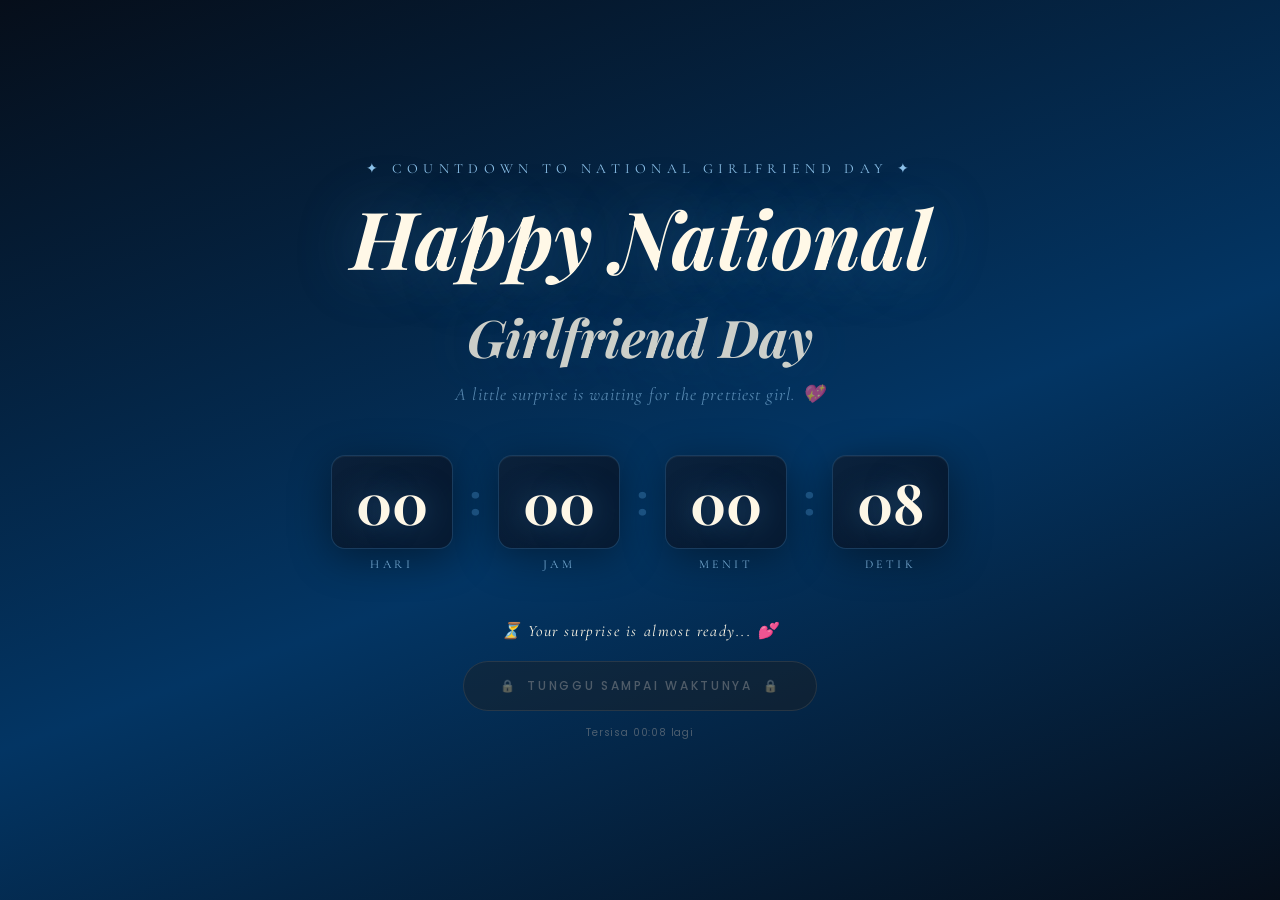
==== index2.html @ 9be850f8 "Rename index.html to index2.html" ====
<!DOCTYPE html>
<html lang="id">
<head>
<meta charset="UTF-8">
<meta name="viewport" content="width=device-width, initial-scale=1.0">
<title>Happy National Girlfriend Day 💙</title>
<link href="https://fonts.googleapis.com/css2?family=Playfair+Display:ital,wght@0,400;0,600;0,700;1,400;1,600&family=Poppins:wght@300;400;500&family=Cormorant+Garamond:ital,wght@0,300;0,400;1,300;1,400&display=swap" rel="stylesheet">
<link rel="stylesheet" href="style.css">
</head>
<body>
<canvas id="sparkle-canvas"></canvas>
<div id="music-ctrl" class="collapsed">
  <button class="mbtn" id="mbtn-icon">▶</button>
  <div class="music-info">
    <div class="eq">
      <div class="eq-b"></div><div class="eq-b"></div><div class="eq-b"></div>
      <div class="eq-b"></div><div class="eq-b"></div>
    </div>
    <span class="mlabel">♪ playing</span>
  </div>
  <button class="music-toggle" id="music-toggle" onclick="toggleMusicSize(event)">▲</button>
</div>

<audio id="bg-music" loop>
  <source src="audio/Backstreet Boys - Shape of My Heart (Lyrics).mp3" type="audio/mp3">
</audio>

<div id="countdown-page">
  <div class="cd-bg"></div>
  <div class="cd-overlay"></div>
  <div class="cd-petals" id="cd-petals"></div>
  <div class="cd-content">
    <p class="cd-eyebrow">✦ countdown to national girlfriend day ✦</p>
    <h1 class="cd-title">Happy National<br><em style="font-size:0.65em;opacity:0.8;">Girlfriend Day</em></h1>
    <p class="cd-sub">A little surprise is waiting for the prettiest girl. 💖</p>

    <div class="cd-boxes">
      <div class="cd-unit"><div class="cd-box"><div class="cd-num" id="cd-days">00</div></div><div class="cd-label">Hari</div></div>
      <div class="cd-sep">:</div>
      <div class="cd-unit"><div class="cd-box"><div class="cd-num" id="cd-hours">00</div></div><div class="cd-label">Jam</div></div>
      <div class="cd-sep">:</div>
      <div class="cd-unit"><div class="cd-box"><div class="cd-num" id="cd-mins">00</div></div><div class="cd-label">Menit</div></div>
      <div class="cd-sep">:</div>
      <div class="cd-unit"><div class="cd-box"><div class="cd-num" id="cd-secs">00</div></div><div class="cd-label">Detik</div></div>
    </div>

    <div class="cd-status" id="cd-status">Bersiaplah untuk kejutan istimewa... 💗</div>
    <button class="btn-enter locked" id="btn-enter" onclick="enterSite()">
      <span>🔒</span><span id="btn-enter-label">Tunggu sampai waktunya</span><span>🔒</span>
    </button>
    <div class="cd-locked-hint" id="cd-locked-hint">Tersisa <span id="cd-remaining">--:--</span> lagi</div>
  </div>
</div>

<!-- PIN PAGE -->
<div id="pin-page">
  <div class="pin-bg"></div>
  <div class="pin-overlay"></div>
  <div class="pin-petals" id="pin-petals"></div>
  <div class="pin-content">
    <p class="pin-eyebrow">✦ a surprise made with love ✦</p>
    <h1 class="pin-title">Unlock Your<br><em style="font-size:0.65em;opacity:0.85;">Special Gift</em></h1>
    <p class="pin-sub">Only my favorite girl can open this. 💖</p>
    <div class="pin-dots" id="pin-dots">
      <div class="pin-dot" data-index="0"></div>
      <div class="pin-dot" data-index="1"></div>
      <div class="pin-dot" data-index="2"></div>
      <div class="pin-dot" data-index="3"></div>
    </div>
    <p class="pin-error" id="pin-error">PIN salah, coba lagi</p>
    <div class="pin-keypad">
      <button class="pin-key" data-num="1">1</button>
      <button class="pin-key" data-num="2">2</button>
      <button class="pin-key" data-num="3">3</button>
      <button class="pin-key" data-num="4">4</button>
      <button class="pin-key" data-num="5">5</button>
      <button class="pin-key" data-num="6">6</button>
      <button class="pin-key" data-num="7">7</button>
      <button class="pin-key" data-num="8">8</button>
      <button class="pin-key" data-num="9">9</button>
      <button class="pin-key pin-key-clear" data-num="clear">⌫</button>
      <button class="pin-key" data-num="0">0</button>
      <button class="pin-key pin-key-ok" data-num="ok">✓</button>
    </div>
    <p class="pin-hint">Hint: your special date 💕</p>
  </div>
</div>

<div id="gift-slide">
  <div class="gift-bg-glow"></div>
  <p class="gift-eyebrow" id="gift-eyebrow">✦ happy national girlfriend day ✦</p>
  <div class="gift-wrap" id="gift-wrap" onclick="openGiftBox()">
    <div class="gift-box-container" id="gift-box-container">
      <svg viewBox="0 0 260 300" xmlns="http://www.w3.org/2000/svg">
        <defs>
          <linearGradient id="boxGrad" x1="0" y1="0" x2="1" y2="1"><stop offset="0%" stop-color="#0F1A30"/><stop offset="100%" stop-color="#060E1A"/></linearGradient>
          <linearGradient id="lidGrad" x1="0" y1="0" x2="1" y2="1"><stop offset="0%" stop-color="#12284B"/><stop offset="100%" stop-color="#0F1A30"/></linearGradient>
          <linearGradient id="ribbonGrad" x1="0" y1="0" x2="0" y2="1"><stop offset="0%" stop-color="#8CC1E9"/><stop offset="100%" stop-color="#438BC4"/></linearGradient>
          <filter id="giftGlow"><feGaussianBlur stdDeviation="3" result="blur"/><feMerge><feMergeNode in="blur"/><feMergeNode in="SourceGraphic"/></feMerge></filter>
        </defs>
        <rect x="30" y="145" width="200" height="140" rx="6" fill="url(#boxGrad)" stroke="rgba(67,138,196,0.4)" stroke-width="1.5"/>
        <rect x="117" y="145" width="26" height="140" fill="url(#ribbonGrad)" opacity="0.7"/>
        <rect x="30" y="205" width="200" height="18" fill="url(#ribbonGrad)" opacity="0.55"/>
        <rect x="38" y="153" width="70" height="120" rx="4" fill="rgba(255,255,255,0.03)"/>
        <g class="gift-lid" id="gift-lid-group">
          <rect x="22" y="118" width="216" height="38" rx="6" fill="url(#lidGrad)" stroke="rgba(67,138,196,0.4)" stroke-width="1.5"/>
          <rect x="117" y="118" width="26" height="38" fill="url(#ribbonGrad)" opacity="0.7"/>
          <rect x="30" y="122" width="80" height="28" rx="3" fill="rgba(255,255,255,0.04)"/>
        </g>
        <g filter="url(#giftGlow)">
          <ellipse cx="100" cy="112" rx="32" ry="18" fill="#8CC1E9" opacity="0.85" transform="rotate(-20 100 112)"/>
          <ellipse cx="100" cy="112" rx="22" ry="12" fill="#438BC4" opacity="0.5" transform="rotate(-20 100 112)"/>
          <ellipse cx="160" cy="112" rx="32" ry="18" fill="#8CC1E9" opacity="0.85" transform="rotate(20 160 112)"/>
          <ellipse cx="160" cy="112" rx="22" ry="12" fill="#438BC4" opacity="0.5" transform="rotate(20 160 112)"/>
          <circle cx="130" cy="113" r="12" fill="#8CC1E9"/>
          <circle cx="130" cy="113" r="7" fill="#438BC4"/>
          <circle cx="130" cy="113" r="3" fill="#FFF8E7"/>
          <path d="M124 125 Q110 155 95 175" stroke="#438BC4" stroke-width="5" fill="none" stroke-linecap="round" opacity="0.7"/>
          <path d="M136 125 Q150 155 165 175" stroke="#438BC4" stroke-width="5" fill="none" stroke-linecap="round" opacity="0.7"/>
        </g>
      </svg>
      <svg class="gift-sparkles" id="gift-sparkles" viewBox="0 0 260 300" xmlns="http://www.w3.org/2000/svg" style="position:absolute;inset:0;width:100%;height:100%;">
        <g id="burst-stars">
          <text x="20" y="80" font-size="18" fill="#8CC1E9" opacity="0.9">✦</text>
          <text x="210" y="70" font-size="22" fill="#FFF8E7" opacity="0.85">✦</text>
          <text x="120" y="40" font-size="14" fill="#438BC4" opacity="0.9">✦</text>
          <text x="240" y="160" font-size="16" fill="#8CC1E9" opacity="0.8">✦</text>
          <text x="5" y="160" font-size="20" fill="#FFF8E7" opacity="0.85">✦</text>
          <text x="80" y="20" font-size="12" fill="#438BC4" opacity="0.9">✦</text>
          <text x="170" y="25" font-size="16" fill="#8CC1E9" opacity="0.8">✦</text>
          <text x="240" y="240" font-size="14" fill="#FFF8E7" opacity="0.75">✦</text>
          <text x="10" y="260" font-size="18" fill="#438BC4" opacity="0.8">✦</text>
        </g>
      </svg>
    </div>
    <p class="gift-hint" id="gift-hint">✨ Click to open your National Girlfriend Day gift ✨</p>
  </div>
</div>

<div id="slider">
  <!-- QUIZ JAIL -->
  <div class="slide active" id="sq-jail">
    <div class="orb" style="width:380px;height:380px;background:rgba(0,85,160,0.5);top:-80px;left:-80px;"></div>
    <div class="orb" style="width:260px;height:260px;background:rgba(67,138,196,0.08);bottom:0;right:-40px;"></div>
    <div class="jail-gif-container">
      <img src="giphy3.gif" alt="Love GIF" id="jail-gif" onerror="this.style.display='none'">
    </div>
    <div class="love-quiz-container" id="love-quiz-container">
      <h2 class="s2-title au" id="jail-title">Before Your Surprise...</h2>
      <div class="love-question-card au" id="love-question-card">
        <p class="love-question" id="love-question">do you love me</p>
        <div class="love-btns" id="love-btns">
          <button class="love-btn love-btn-yes" id="love-yes-btn">YES</button>
          <button class="love-btn love-btn-no" id="love-no-btn">NO</button>
        </div>
      </div>
    </div>
    <div class="love-final-screen" id="love-final-screen">
      <div class="love-final-gif"><img src="" id="love-final-gif-img" onerror="this.style.display='none'"></div>
      <h2 class="love-final-title" id="love-final-title">💕 That's my girl!</h2>
      <p class="love-final-sub">Now enjoy your surprise, my love. ❤️</p>
    </div>
  </div>

  <!-- LOVE METER -->
  <div class="slide" id="sq-love">
    <div class="orb" style="width:400px;height:400px;background:rgba(0,85,160,0.5);top:-100px;right:-100px;"></div>
    <div class="orb" style="width:280px;height:280px;background:rgba(67,138,196,0.07);bottom:-40px;left:-60px;"></div>
    <div class="love-inner" id="love-inner">
      <p class="love-eyebrow au">✦ love meter ✦</p>
      <h2 class="s2-title au">Let's Measure<br>Your Love</h2>
      <div class="love-scene au">
        <div class="love-heart-wrap">
          <div class="love-glow" id="love-glow"></div>
          <svg viewBox="0 0 100 100" id="love-svg">
            <defs>
              <clipPath id="heart-clip"><path d="M50 88C25 65 5 50 5 30C5 15 18 5 30 5C40 5 47 12 50 18C53 12 60 5 70 5C82 5 95 15 95 30C95 50 75 65 50 88Z"/></clipPath>
              <linearGradient id="hg" x1="0" y1="0" x2="0" y2="1">
                <stop offset="0%" stop-color="#8CC1E9"/><stop offset="55%" stop-color="#438BC4"/><stop offset="100%" stop-color="#0055A0"/>
              </linearGradient>
            </defs>
            <path d="M50 88C25 65 5 50 5 30C5 15 18 5 30 5C40 5 47 12 50 18C53 12 60 5 70 5C82 5 95 15 95 30C95 50 75 65 50 88Z" fill="none" stroke="rgba(67,138,196,0.35)" stroke-width="1.5"/>
            <rect id="heart-fill" x="0" y="100" width="100" height="100" fill="url(#hg)" clip-path="url(#heart-clip)"/>
          </svg>
          <div class="love-pct" id="love-pct">0%</div>
        </div>
      </div>
      <p class="love-msg au" id="love-msg">Tekan &amp; hold to receive my love... 💖</p>
      <button class="btn-next love-hold-btn" id="love-btn"
        onmousedown="startLove()" onmouseup="stopLove()" onmouseleave="stopLove()"
        ontouchstart="startLove();event.preventDefault()" ontouchend="stopLove()" ontouchcancel="stopLove()">
        <span>💗</span><span>Hold to Send Love</span>
      </button>
      <button class="btn-next" id="lm-continue-btn" style="display:none;margin-top:18px" onclick="if(!transitioning) goTo(2)">
        <span>Continue</span><span>→</span>
      </button>
    </div>
  </div>

  <!-- INTRO -->
  <div class="slide" id="s1">
    <div class="s1-bg"></div><div class="s1-overlay"></div>
    <div class="s1-content">
      <p class="s1-eyebrow">✦ happy national girlfriend day ✦</p>
      <h1 class="s1-title">For My<br>Favorite Girl</h1>
      <p class="s1-sub">Made with all my love, only for you.</p>
      <div class="s1-line"></div>
      <button class="btn-open" onclick="goTo(3)"><span>✦</span><span>Let's Begin</span><span>✦</span></button>
    </div>
  </div>

  <!-- MENU - 3 pilihan cards -->
  <div class="slide" id="s-menu">
    <div class="s1-bg"></div><div class="s1-overlay"></div><div class="s1-bg-particles"></div>
    <div class="menu-back-btn" id="menu-back-btn" onclick="goTo(2)"><span>←</span></div>
    <div class="menu-header">
      <p class="menu-eyebrow">✦ choose the surprise ✦</p>
      <h1 class="menu-title">Choose Your Little Surprise</h1>
    </div>
    <div class="menu-items">
      <div class="menu-item mi-video" onclick="goTo(4)">
        <img src="img/video.png" alt="Video" class="mi-icon">
        <span class="mi-label">Video</span>
        <span class="mi-sub">A little video for my favorite girl</span>
      </div>
      <div class="menu-item mi-photo" onclick="goTo(5)">
        <img src="img/photo.png" alt="Photo" class="mi-icon">
        <span class="mi-label">Photo</span>
        <span class="mi-sub">Every beautiful memory with you</span>
      </div>
      <div class="menu-item mi-letter" onclick="goTo(6)">
        <img src="img/letter.png" alt="Letter" class="mi-icon">
        <span class="mi-label">Letter</span>
        <span class="mi-sub">A letter from my heart</span>
      </div>
    </div>
    <div class="menu-footer"><p class="menu-footer-text">A little website made just to celebrate you. 💖</p></div>
  </div>

  <!-- VIDEO -->
  <div class="slide" id="s2">
    <div class="slide-back-btn" onclick="goTo(3)"><span>← Menu</span></div>
    <div class="orb" style="width:380px;height:380px;background:rgba(0,85,160,0.5);top:-80px;left:-80px;"></div>
    <div class="orb" style="width:260px;height:260px;background:rgba(67,138,196,0.08);bottom:0;right:-40px;"></div>
    <div class="s4-inner" id="s2-inner">
      <div class="slide-heading">
        <h2>A Video For You</h2>
        <p>✦ Happy National Girlfriend Day 💖 ✦</p>
      </div>
      <div class="video-container" id="video-container">
        <video id="local-player" src="video/WhatsApp Video 2026-07-24 at 15.56.02.mp4" controls autoplay loop playsinline muted></video>
      </div>
    </div>
  </div>

  <!-- GALLERY -->
  <div class="slide" id="s3">
    <div class="slide-back-btn" onclick="goTo(3)"><span>← Menu</span></div>
    <div class="s3-inner">
      <div class="slide-heading">
        <h2>Our Favorite Memories</h2>
        <p>✦ every smile, every laugh, every memory ✦</p>
      </div>
      <div class="masonry" id="gallery"></div>
    </div>
  </div>

  <!-- WISH / LETTER -->
  <div class="slide" id="s4">
    <div class="slide-back-btn" onclick="goTo(3)"><span>← Menu</span></div>
    <div class="orb" style="width:400px;height:400px;background:rgba(0,85,160,0.5);top:-120px;right:-100px;"></div>
    <div class="orb" style="width:300px;height:300px;background:rgba(67,138,196,0.06);bottom:0;left:-60px;"></div>
    <div class="wishes-card">
      <h3>A Letter For My Favorite Girl</h3>
      <p>
        Happy National Girlfriend Day, my love 💙<br><br>
        Happy National Girlfriend Day sayang akuuu Latifah Amaliny
        semoga dikeseharian kamu, kamu selalu diberi kesehatan, dilancarkan rezekinya dan selalu didalam lindungan Allah SWT
        semoga selalu tambah cantik ya sayang<br><br>
        terima kasih sudah hadir didunia ini, terima kasih sudah menjadi salah satu bagian terpenting dalam hidup aku
        terima kasih sudah selalu sabar hadapin aku, terima kasih sudah mau belajar banyak bareng aku dan terima kasih sudah selalu mau ada di samping aku<br><br>
        semoga harapan kamu dikabulkan Allah SWT ya sayang dan semoga kita diberi umur panjang agar bisa merayakan National Girlfriend Day selanjutnya<br><br>
        I love you so much sayangkuuuu
      </p>
      <div class="wish-heart">💙</div>
      <br>
      <button class="btn-next" id="btn-to-ending" style="margin-top:24px">
        <span>One More Thing</span><span>✦</span>
      </button>
    </div>
  </div>

  <!-- ENDING -->
  <div class="slide" id="s5">
    <div class="floating-hearts" id="fhearts"></div>
    <div class="ending-glow"></div>
    <div class="slide-back-btn ending-back" onclick="goTo(3)"><span>← Menu</span></div>
    <div class="s5-content">
      <div class="typing-loop"><span id="tl-text"></span><span class="tl-cursor"></span></div>
      <div class="final-msg">
        <p>
          Thank you for always being my happiness.<br>
          I hope this little surprise makes your National Girlfriend Day a little more special.<br>
          <span class="forever">Happy National Girlfriend Day, My Love. 💖</span>
        </p>
      </div>
      <button class="btn-replay" onclick="replay()">↩ Experience It Again 💖</button>
    </div>
  </div>
</div>

<script src="script.js"></script>
</body>
</html>
---- style.css ----
:root {
  --black:   #060E1A;
  --dark1:   #0A1426;
  --dark2:   #0F1A30;
  --dark3:   #12284B;
  --mid:     #0055A0;
  --blue:    #0055A0;
  --bluelit: #438BC4;
  --sky:     #8CC1E9;
  --cream:   #FFF8E7;
  --white:   #FFFFFF;
  --glow:    rgba(67,138,196,0.25);
}

*, *::before, *::after { margin:0; padding:0; box-sizing:border-box; }
html { width:100%; height:100%; }
body {
  width:100%; height:100%;
  overflow:hidden;
  background: var(--black);
  font-family: 'Poppins', sans-serif;
  color: var(--cream);
}

::-webkit-scrollbar { width:3px; }
::-webkit-scrollbar-track { background: var(--black); }
::-webkit-scrollbar-thumb { background: var(--blue); border-radius:2px; }

#countdown-page {
  position: fixed;
  inset: 0;
  z-index: 9999;
  display: flex;
  flex-direction: column;
  align-items: center;
  justify-content: center;
  overflow: hidden;
  background: var(--black);
  transition: opacity 0.8s ease;
}
#countdown-page.hidden {
  opacity: 0;
  pointer-events: none;
}

.cd-bg {
  position: absolute; inset: 0;
  background: url('https://images.unsplash.com/photo-1518199266791-5375a83190b7?w=1920&q=80') center/cover no-repeat;
  filter: blur(18px) brightness(0.2) saturate(0.5);
  transform: scale(1.12);
}
.cd-overlay {
  position: absolute; inset: 0;
  background: linear-gradient(160deg, rgba(6,14,26,0.85) 0%, rgba(0,85,160,0.55) 55%, rgba(6,14,26,0.9) 100%);
}

.cd-petals { position:absolute; inset:0; pointer-events:none; overflow:hidden; }
.petal {
  position: absolute;
  font-size: 16px;
  opacity: 0;
  animation: petalFall linear infinite;
  user-select: none;
}
@keyframes petalFall {
  0%   { transform: translateY(-40px) rotate(0deg); opacity: 0; }
  5%   { opacity: 0.6; }
  95%  { opacity: 0.2; }
  100% { transform: translateY(110vh) rotate(360deg); opacity: 0; }
}

.cd-content {
  position: relative; z-index: 10;
  text-align: center;
  padding: 0 20px;
  display: flex;
  flex-direction: column;
  align-items: center;
}

.cd-eyebrow {
  font-family: 'Cormorant Garamond', serif;
  font-size: clamp(11px, 1.6vw, 14px);
  letter-spacing: .38em;
  color: var(--sky);
  text-transform: uppercase;
  margin-bottom: 16px;
  animation: fadeUp 1s ease 0.3s both;
}

.cd-title {
  font-family: 'Playfair Display', serif;
  font-size: clamp(36px, 8vw, 80px);
  font-weight: 700;
  font-style: italic;
  color: var(--cream);
  line-height: 1.1;
  text-shadow: 0 0 60px rgba(67,138,196,0.4);
  margin-bottom: 14px;
  animation: fadeUp 1s ease 0.5s both;
}

.cd-sub {
  font-family: 'Cormorant Garamond', serif;
  font-style: italic;
  font-size: clamp(14px, 2vw, 18px);
  color: rgba(140,193,233,0.6);
  letter-spacing: .06em;
  margin-bottom: 50px;
  animation: fadeUp 1s ease 0.7s both;
}

.cd-boxes {
  display: flex;
  align-items: center;
  gap: clamp(6px, 1.5vw, 16px);
  margin-bottom: 50px;
  animation: fadeUp 1s ease 0.9s both;
  flex-wrap: nowrap;
  justify-content: center;
}

.cd-unit {
  display: flex;
  flex-direction: column;
  align-items: center;
  gap: 8px;
}

.cd-box {
  background: rgba(10,20,38,0.75);
  border: 1px solid rgba(67,138,196,0.3);
  border-radius: 14px;
  padding: clamp(10px, 2vw, 18px) clamp(12px, 3vw, 24px);
  backdrop-filter: blur(20px);
  box-shadow: 0 8px 40px rgba(0,0,0,0.4), inset 0 1px 0 rgba(255,248,231,0.05);
  min-width: clamp(55px, 10vw, 90px);
  position: relative;
  overflow: hidden;
}
.cd-box::before {
  content: '';
  position: absolute; inset: 0;
  background: linear-gradient(135deg, rgba(67,138,196,0.06) 0%, transparent 60%);
  pointer-events: none;
}

.cd-num {
  font-family: 'Playfair Display', serif;
  font-size: clamp(28px, 6vw, 56px);
  font-weight: 700;
  color: var(--cream);
  line-height: 1;
  text-shadow: 0 0 30px rgba(67,138,196,0.5);
  transition: transform 0.2s ease;
}
.cd-num.flip {
  animation: numFlip 0.25s ease;
}
@keyframes numFlip {
  0%   { transform: scaleY(1); }
  50%  { transform: scaleY(0); opacity: 0.3; }
  100% { transform: scaleY(1); }
}

.cd-label {
  font-family: 'Cormorant Garamond', serif;
  font-size: clamp(9px, 1.4vw, 12px);
  letter-spacing: .3em;
  color: var(--sky);
  text-transform: uppercase;
  opacity: 0.85;
}

.cd-sep {
  font-family: 'Playfair Display', serif;
  font-size: clamp(20px, 4vw, 44px);
  color: rgba(67,138,196,0.45);
  font-weight: 700;
  align-self: flex-start;
  padding-top: clamp(6px,1.5vw,12px);
  animation: sepPulse 1s ease-in-out infinite alternate;
}
@keyframes sepPulse {
  from { opacity: 0.3; }
  to   { opacity: 0.75; }
}

.cd-status {
  font-family: 'Cormorant Garamond', serif;
  font-style: italic;
  font-size: clamp(13px, 2vw, 16px);
  color: rgba(140,193,233,0.55);
  letter-spacing: .1em;
  margin-bottom: 16px;
  animation: fadeUp 1s ease 1.1s both;
  min-height: 24px;
}

.cd-locked-hint {
  font-family: 'Poppins', sans-serif;
  font-size: 10px;
  color: rgba(150,150,150,0.5);
  letter-spacing: .08em;
  margin-top: 14px;
  min-height: 16px;
  transition: opacity 0.4s ease;
}
.cd-locked-hint.gone {
  opacity: 0;
}

/* ===== PIN PAGE ===== */
#pin-page {
  position: fixed;
  inset: 0;
  z-index: 9990;
  display: none;
  flex-direction: column;
  align-items: center;
  justify-content: center;
  overflow: hidden;
  background: var(--black);
}

.pin-bg {
  position: absolute; inset: 0;
  background: url('https://images.unsplash.com/photo-1518199266791-5375a83190b7?w=1920&q=80') center/cover no-repeat;
  filter: blur(18px) brightness(0.2) saturate(0.5);
  transform: scale(1.12);
}
.pin-overlay {
  position: absolute; inset: 0;
  background: linear-gradient(160deg, rgba(6,14,26,0.85) 0%, rgba(0,85,160,0.6) 55%, rgba(6,14,26,0.9) 100%);
}

.pin-petals { position:absolute; inset:0; pointer-events:none; overflow:hidden; }

.pin-content {
  position: relative; z-index: 10;
  text-align: center;
  padding: 0 20px;
  display: flex;
  flex-direction: column;
  align-items: center;
}

.pin-eyebrow {
  font-family: 'Cormorant Garamond', serif;
  font-size: clamp(11px, 1.6vw, 14px);
  letter-spacing: .38em;
  color: var(--sky);
  text-transform: uppercase;
  margin-bottom: 16px;
  animation: fadeUp 0.8s ease 0.2s both;
}

.pin-title {
  font-family: 'Playfair Display', serif;
  font-size: clamp(32px, 7vw, 64px);
  font-weight: 700;
  font-style: italic;
  color: var(--cream);
  line-height: 1.1;
  text-shadow: 0 0 60px rgba(67,138,196,0.4);
  margin-bottom: 10px;
  animation: fadeUp 0.9s ease 0.4s both;
}

.pin-sub {
  font-family: 'Cormorant Garamond', serif;
  font-style: italic;
  font-size: clamp(14px, 2vw, 18px);
  color: rgba(140,193,233,0.6);
  letter-spacing: .06em;
  margin-bottom: 36px;
  animation: fadeUp 0.8s ease 0.5s both;
}

.pin-dots {
  display: flex;
  gap: clamp(14px, 3vw, 24px);
  margin-bottom: 16px;
  animation: fadeUp 0.8s ease 0.6s both;
}

.pin-dot {
  width: clamp(18px, 4vw, 24px);
  height: clamp(18px, 4vw, 24px);
  border-radius: 50%;
  border: 2px solid rgba(67,138,196,0.5);
  background: transparent;
  transition: all 0.2s ease;
}

.pin-dot.filled {
  background: var(--bluelit);
  border-color: var(--bluelit);
  box-shadow: 0 0 16px rgba(67,138,196,0.5);
}

.pin-dot.error {
  border-color: #ff6b6b;
  background: rgba(255,107,107,0.2);
  animation: shake 0.4s ease;
}

@keyframes shake {
  0%, 100% { transform: translateX(0); }
  20% { transform: translateX(-8px); }
  40% { transform: translateX(8px); }
  60% { transform: translateX(-6px); }
  80% { transform: translateX(6px); }
}

.pin-error {
  font-family: 'Poppins', sans-serif;
  font-size: 12px;
  color: #ff6b6b;
  letter-spacing: .06em;
  height: 18px;
  margin-bottom: 20px;
  opacity: 0;
  transition: opacity 0.3s ease;
}

.pin-error.show {
  opacity: 1;
}

.pin-keypad {
  display: grid;
  grid-template-columns: repeat(3, 1fr);
  gap: clamp(10px, 2vw, 16px);
  animation: fadeUp 0.9s ease 0.8s both;
}

.pin-key {
  width: clamp(56px, 12vw, 72px);
  height: clamp(56px, 12vw, 72px);
  border-radius: 50%;
  background: rgba(10,20,38,0.75);
  border: 1px solid rgba(67,138,196,0.3);
  color: var(--cream);
  font-family: 'Playfair Display', serif;
  font-size: clamp(22px, 4vw, 30px);
  font-weight: 600;
  cursor: pointer;
  display: flex;
  align-items: center;
  justify-content: center;
  backdrop-filter: blur(20px);
  transition: all 0.2s ease;
  box-shadow: 0 4px 20px rgba(0,0,0,0.3);
}

.pin-key:hover {
  background: rgba(0,85,160,0.8);
  border-color: rgba(67,138,196,0.6);
  transform: scale(1.05);
  box-shadow: 0 6px 28px rgba(67,138,196,0.25);
}

.pin-key:active {
  transform: scale(0.95);
  background: rgba(67,138,196,0.3);
}

.pin-key-clear {
  font-size: clamp(16px, 3vw, 22px);
  color: rgba(140,193,233,0.6);
}

.pin-key-ok {
  font-size: clamp(18px, 3.5vw, 26px);
  color: var(--bluelit);
  border-color: rgba(67,138,196,0.5);
}

.pin-key-ok:hover {
  color: var(--cream);
  border-color: var(--bluelit);
}

.pin-hint {
  font-family: 'Cormorant Garamond', serif;
  font-style: italic;
  font-size: clamp(11px, 1.5vw, 14px);
  color: rgba(140,193,233,0.35);
  margin-top: 32px;
  letter-spacing: .06em;
  animation: fadeUp 0.8s ease 1s both;
}

/* Responsive PIN */
@media (max-width: 400px) {
  .pin-key {
    width: 52px;
    height: 52px;
  }
  .pin-keypad {
    gap: 10px;
  }
}

.btn-enter {
  display: inline-flex;
  align-items: center;
  gap: 10px;
  background: transparent;
  border: 1px solid rgba(67,138,196,0.55);
  color: var(--sky);
  font-family: 'Poppins', sans-serif;
  font-size: 12px; font-weight: 500;
  letter-spacing: .22em; text-transform: uppercase;
  padding: 15px 36px;
  border-radius: 50px;
  cursor: pointer;
  position: relative; overflow: hidden;
  animation: fadeUp 1s ease 1.3s both;
  transition: all 0.5s ease;
}
.btn-enter.locked {
  opacity: 0.3;
  cursor: not-allowed;
  pointer-events: none;
  border-color: rgba(100,100,100,0.3);
  color: rgba(160,160,160,0.45);
  background: rgba(30,30,30,0.4);
  box-shadow: none;
  filter: grayscale(0.7);
}
.btn-enter.unlocked {
  border-color: rgba(67,138,196,0.55);
  color: var(--sky);
  background: transparent;
  box-shadow: 0 0 30px rgba(67,138,196,0.4);
  filter: none;
  animation: btnGlow 2s ease-in-out infinite alternate;
}
@keyframes btnGlow {
  from { box-shadow: 0 0 20px rgba(67,138,196,0.3); }
  to   { box-shadow: 0 0 40px rgba(67,138,196,0.6); }
}
.btn-enter::before {
  content: ''; position: absolute; inset: 0;
  background: var(--bluelit);
  transform: scaleX(0); transform-origin: left;
  transition: transform .4s ease;
  border-radius: 50px;
}
.btn-enter:not(.locked):hover { border-color: var(--bluelit); box-shadow: 0 0 28px var(--glow); }
.btn-enter:not(.locked):hover::before { transform: scaleX(1); }
.btn-enter span { position: relative; z-index: 1; }

#gift-slide {
  position: fixed;
  inset: 0;
  z-index: 5000;
  display: flex;
  flex-direction: column;
  align-items: center;
  justify-content: center;
  background: radial-gradient(ellipse 80% 60% at 40% 40%, #0F1A30 0%, #060E1A 70%);
  opacity: 0;
  pointer-events: none;
  transition: opacity 0.6s ease;
}
#gift-slide.visible {
  opacity: 1;
  pointer-events: all;
}

.gift-bg-glow {
  position: absolute; inset: 0; pointer-events: none;
  background: radial-gradient(ellipse 60% 50% at 50% 55%, rgba(67,138,196,0.12) 0%, transparent 70%);
}

.gift-eyebrow {
  font-family: 'Cormorant Garamond', serif;
  font-size: clamp(11px,1.6vw,14px);
  letter-spacing: .35em;
  color: var(--sky);
  text-transform: uppercase;
  margin-bottom: 28px;
  opacity: 0;
  animation: none;
}
.gift-eyebrow.in { animation: fadeUp 0.8s ease 0.2s forwards; }

.gift-wrap {
  position: relative;
  display: flex;
  flex-direction: column;
  align-items: center;
  cursor: pointer;
  user-select: none;
}

.gift-box-container {
  position: relative;
  width: clamp(180px, 35vw, 280px);
  height: clamp(200px, 38vw, 300px);
  opacity: 0;
  transition: transform 0.3s ease;
}
.gift-box-container.in {
  animation: fadeUp 0.9s ease 0.5s forwards;
}
.gift-box-container:hover { transform: scale(1.04) translateY(-6px); }

.gift-box-container svg {
  width: 100%; height: 100%;
  filter: drop-shadow(0 20px 50px rgba(67,138,196,0.35));
}

.gift-sparkles {
  position: absolute;
  inset: 0;
  pointer-events: none;
  opacity: 0;
}
.gift-sparkles.burst {
  animation: sparkleBurst 0.9s ease forwards;
}
@keyframes sparkleBurst {
  0%   { opacity: 0; transform: scale(0.5); }
  30%  { opacity: 1; }
  100% { opacity: 0; transform: scale(2.2); }
}

.gift-hint {
  font-family: 'Cormorant Garamond', serif;
  font-style: italic;
  font-size: clamp(13px, 2vw, 16px);
  color: rgba(140,193,233,0.5);
  margin-top: 28px;
  letter-spacing: .1em;
  opacity: 0;
  animation: none;
}
.gift-hint.in { animation: fadeUp 0.8s ease 1s forwards; }
.gift-hint.pulse {
  animation: hintPulse 2s ease-in-out infinite !important;
}
@keyframes hintPulse {
  0%,100% { opacity: 0.4; }
  50%     { opacity: 0.8; }
}

.gift-heart-float {
  position: absolute;
  font-size: 18px;
  opacity: 0;
  pointer-events: none;
}
.gift-heart-float.go {
  animation: heartFloat 1.8s ease-out forwards;
}
@keyframes heartFloat {
  0%   { opacity: 0; transform: translateY(0) scale(0); }
  20%  { opacity: 1; transform: translateY(-40px) scale(1); }
  100% { opacity: 0; transform: translateY(-160px) scale(0.6) rotate(20deg); }
}


#slider {
  width: 100%;
  height: 100vh;
  position: relative;
  overflow: hidden;
  display: none; 
}

.slide {
  position: absolute;
  inset: 0;
  width: 100%;
  height: 100%;
  display: flex;
  flex-direction: column;
  align-items: center;
  justify-content: center;
  opacity: 0;
  pointer-events: none;
  transition: opacity 0s;
  overflow: hidden;
}
.slide.active { opacity: 1; pointer-events: all; }

.slide.exit-left  { animation: exitLeft  0.9s cubic-bezier(0.76,0,0.24,1) forwards; }
.slide.enter-right{ animation: enterRight 0.9s cubic-bezier(0.76,0,0.24,1) forwards; }

@keyframes exitLeft {
  from { opacity:1; transform: translateX(0) scale(1); }
  to   { opacity:0; transform: translateX(-6%) scale(0.97); }
}
@keyframes enterRight {
  from { opacity:0; transform: translateX(4%) scale(0.97); }
  to   { opacity:1; transform: translateX(0) scale(1); }
}

#sparkle-canvas {
  position: fixed; inset: 0;
  pointer-events: none; z-index: 9;
}

#music-ctrl {
  position: fixed; bottom: 22px; right: 22px;
  z-index: 999;
  display: flex;
  align-items: center; gap: 8px;
  background: rgba(10,20,38,0.88);
  border: 1px solid rgba(67,138,196,0.35);
  border-radius: 50px; padding: 7px 14px 7px 9px;
  backdrop-filter: blur(20px);
  cursor: pointer; transition: all 0.4s cubic-bezier(0.4, 0, 0.2, 1);
}
#music-ctrl:hover { border-color: var(--bluelit); }
#music-ctrl.show { display: flex; animation: slideUp 0.5s ease; }

/* Collapsed state (small) */
#music-ctrl.collapsed {
  padding: 7px 10px;
  gap: 6px;
}
#music-ctrl.collapsed .music-info {
  display: none;
}
#music-ctrl.collapsed .mbtn {
  width: 28px;
  height: 28px;
  font-size: 10px;
}
#music-ctrl.collapsed .music-toggle {
  font-size: 10px;
}

/* Expanded state (full) */
#music-ctrl.expanded {
  padding: 7px 14px 7px 9px;
  gap: 8px;
}
#music-ctrl.expanded .music-info {
  display: flex;
  align-items: center;
  gap: 10px;
}
#music-ctrl.expanded .mbtn {
  width: 30px;
  height: 30px;
  font-size: 11px;
}
#music-ctrl.expanded .music-toggle {
  font-size: 11px;
}

@keyframes slideUp {
  from { opacity:0; transform:translateY(16px); }
  to   { opacity:1; transform:translateY(0); }
}
.mbtn {
  width:28px; height:28px; border-radius:50%;
  background: var(--bluelit); border:none; cursor:pointer;
  display:flex; align-items:center; justify-content:center;
  color:#fff; font-size:10px; transition: background 0.2s; flex-shrink:0;
}
.mbtn:hover { background: var(--sky); }

.music-info {
  display: flex;
  align-items: center;
  gap: 10px;
}

.music-toggle {
  width: 22px;
  height: 22px;
  border-radius: 50%;
  background: rgba(67,138,196,0.2);
  border: 1px solid rgba(67,138,196,0.3);
  color: var(--sky);
  font-size: 10px;
  cursor: pointer;
  display: flex;
  align-items: center;
  justify-content: center;
  transition: all 0.25s;
  flex-shrink: 0;
}
.music-toggle:hover {
  background: rgba(67,138,196,0.4);
  border-color: var(--bluelit);
}

.eq { display:flex; align-items:flex-end; gap:2.5px; height:18px; }
.eq-b {
  width:3px; background: var(--bluelit); border-radius:2px;
  animation: eqa 0.8s ease-in-out infinite alternate;
}
.eq-b:nth-child(1){ height:7px;  animation-delay:0s; }
.eq-b:nth-child(2){ height:13px; animation-delay:.15s; }
.eq-b:nth-child(3){ height:9px;  animation-delay:.3s; }
.eq-b:nth-child(4){ height:16px; animation-delay:.1s; }
.eq-b:nth-child(5){ height:5px;  animation-delay:.25s; }
@keyframes eqa { from{transform:scaleY(0.25)} to{transform:scaleY(1)} }
.eq-b.paused { animation-play-state: paused; }
.mlabel { font-size:10px; color:var(--sky); letter-spacing:.06em; }

.btn-next {
  display: inline-flex; align-items:center; gap:10px;
  background: transparent;
  border: 1px solid rgba(67,138,196,0.55);
  color: var(--sky);
  font-family:'Poppins',sans-serif;
  font-size:11px; font-weight:500;
  letter-spacing:.22em; text-transform:uppercase;
  padding:13px 30px; border-radius:50px;
  cursor:pointer; position:relative; overflow:hidden;
  transition: border-color .35s, box-shadow .35s, color .35s;
  margin-top:32px;
}
.btn-next::before {
  content:''; position:absolute; inset:0;
  background: var(--bluelit);
  transform:scaleX(0); transform-origin:left;
  transition: transform .4s ease; border-radius:50px;
}
.btn-next:hover { border-color:var(--bluelit); box-shadow:0 0 22px var(--glow); color:#fff; }
.btn-next:hover::before { transform:scaleX(1); }
.btn-next span { position:relative; z-index:1; }

@keyframes fadeUp {
  from { opacity:0; transform:translateY(28px); }
  to   { opacity:1; transform:translateY(0); }
}
.au { opacity:0; }
.au.in { animation: fadeUp .9s ease forwards; }

#s1 {
  background: var(--black);
}

.s1-bg {
  display: none;
}

.s1-overlay {
  display: none;
}

.polaroids {
  display: none;
}

.s1-content { position:relative; z-index:10; text-align:center; padding:0 24px; }
.s1-eyebrow {
  font-family:'Cormorant Garamond',serif;
  font-size:clamp(11px,1.6vw,14px); letter-spacing:.38em;
  color:var(--sky); text-transform:uppercase;
  margin-bottom:18px; animation: fadeUp 1s ease .3s both;
}
.s1-title {
  font-family:'Playfair Display',serif;
  font-size:clamp(52px,11vw,115px); font-weight:700;
  color:var(--cream); line-height:.95; letter-spacing:-.02em;
  text-shadow:0 0 80px rgba(67,138,196,0.35);
  animation: fadeUp 1.1s ease .6s both;
}
.s1-sub {
  font-family:'Cormorant Garamond',serif; font-style:italic;
  font-size:clamp(15px,2.5vw,22px); color:var(--sky);
  margin-top:12px; letter-spacing:.06em; opacity:.75;
  animation: fadeUp 1s ease .9s both;
}
.s1-line {
  width:50px; height:1px;
  background:linear-gradient(to right,transparent,var(--bluelit),transparent);
  margin:26px auto; animation: fadeUp 1s ease 1.1s both;
}
.btn-open {
  display:inline-flex; align-items:center; gap:10px;
  background:transparent; border:1px solid rgba(67,138,196,0.6);
  color:var(--cream); font-family:'Poppins',sans-serif;
  font-size:12px; font-weight:500;
  letter-spacing:.22em; text-transform:uppercase;
  padding:15px 36px; border-radius:50px;
  cursor:pointer; position:relative; overflow:hidden;
  animation: fadeUp 1s ease 1.3s both;
  transition: border-color .35s, box-shadow .35s;
}
.btn-open::before {
  content:''; position:absolute; inset:0; background:var(--bluelit);
  transform:scaleX(0); transform-origin:left;
  transition:transform .4s ease; border-radius:50px;
}
.btn-open:hover { border-color:var(--bluelit); box-shadow:0 0 28px var(--glow); }
.btn-open:hover::before { transform:scaleX(1); }
.btn-open span { position:relative; z-index:1; }

#s2 {
  background: var(--black);
  overflow: hidden;
  justify-content: flex-start;
}

.s2-inner {
  width:100%; max-width:740px;
  height: 100vh;
  padding: clamp(40px,6vh,60px) 24px clamp(60px,8vh,80px);
  display:flex; flex-direction:column; align-items:center;
  overflow: hidden;
}

.s2-title {
  font-family:'Playfair Display',serif;
  font-size:clamp(28px,5.5vw,56px);
  font-style:italic; color:var(--sky);
  margin-bottom:24px;
  text-shadow:0 0 50px rgba(67,138,196,0.3);
  text-align:center; flex-shrink:0;
}

.letter-card {
  width:100%;
  flex: 1;
  min-height: 0;
  background:rgba(15,26,48,0.72);
  border:1px solid rgba(67,138,196,0.18);
  border-radius:14px;
  padding: clamp(22px,4vw,42px);
  backdrop-filter: blur(24px);
  box-shadow:0 8px 50px rgba(0,0,0,0.45), inset 0 1px 0 rgba(255,248,231,0.04);
  position:relative;
  overflow-y: auto;
  scrollbar-width: none;
  -ms-overflow-style: none;
}
.letter-card::-webkit-scrollbar { display: none; }

.letter-card::before {
  content:'"';
  font-family:'Playfair Display',serif; font-size:120px;
  color:rgba(67,138,196,0.05);
  position:absolute; top:-14px; left:16px;
  line-height:1; pointer-events:none;
}

#letter-text {
  font-family:'Cormorant Garamond',serif;
  font-size:clamp(14px,1.9vw,16.5px);
  line-height:2; color:var(--sky);
  white-space:pre-wrap; position:relative; z-index:1;
  min-height:2em; opacity:.9;
}

.cursor-blink {
  display:inline-block; width:1.5px; height:1.1em;
  background:var(--bluelit); margin-left:1px;
  vertical-align:text-bottom; animation:blink .7s infinite;
}
@keyframes blink { 0%,49%{opacity:1} 50%,100%{opacity:0} }

.s2-btn-wrap { flex-shrink:0; margin-top: 20px; }

.orb {
  position:absolute; border-radius:50%;
  filter:blur(90px); pointer-events:none;
}

#s3 {
  background: var(--dark1);
  overflow-y: auto;
  justify-content: flex-start;
}
.s3-inner { width:100%; max-width:1100px; padding:80px 20px 40px; }
.slide-heading { text-align:center; margin-bottom:52px; }
.slide-heading h2 {
  font-family:'Playfair Display',serif;
  font-size:clamp(30px,5.5vw,60px); font-style:italic;
  color:var(--sky); text-shadow:0 0 40px rgba(67,138,196,0.25);
  margin-bottom:10px;
}
.slide-heading p {
  font-family:'Cormorant Garamond',serif; font-style:italic;
  font-size:14px; color:rgba(140,193,233,0.45); letter-spacing:.22em;
}
.masonry { columns:4; column-gap:14px; }
@media(max-width:900px){ .masonry{ columns:3; } }
@media(max-width:580px){ .masonry{ columns:2; column-gap:10px; } }
.pi {
  break-inside:avoid; margin-bottom:14px;
  background:#fff; padding:8px 8px 26px;
  box-shadow:0 6px 22px rgba(0,0,0,0.45),0 1px 6px rgba(67,138,196,0.12);
  border-radius:2px; cursor:pointer; opacity:0;
  transform: translateY(22px) rotate(var(--pr,0deg)) scale(0.96);
  transition: opacity .6s ease, transform .6s ease, box-shadow .3s;
}
.pi.in { opacity:1; transform: translateY(0) rotate(var(--pr,0deg)) scale(1); }
.pi:hover { transform:translateY(-6px) rotate(0deg) scale(1.05)!important; box-shadow:0 18px 40px rgba(0,0,0,0.5),0 4px 16px rgba(67,138,196,0.28); z-index:10; position:relative; }
.pi img { width:100%; display:block; aspect-ratio:3/4; object-fit:cover; filter:saturate(0.82); }
.pi .pcap { text-align:center; margin-top:5px; font-family:'Cormorant Garamond',serif; font-style:italic; font-size:10px; color:#aaa; }
.s3-next-wrap { text-align:center; margin-top:20px; }

#s4 {
  background: var(--black);
  overflow: hidden;
}
.s4-inner {
  width:100%; max-width:820px;
  padding: clamp(40px,5vh,60px) 20px 40px;
  display:flex; flex-direction:column; align-items:center;
}

.video-container {
  width:100%;
  position:relative;
  border-radius:16px;
  overflow:hidden;
  background: var(--dark2);
  border: 1px solid rgba(67,138,196,0.2);
  box-shadow: 0 12px 50px rgba(0,0,0,0.5), 0 0 40px rgba(67,138,196,0.06);
}
.video-container video {
  width:100%; display:block;
  aspect-ratio: 16/9;
  object-fit: cover;
  background: #000;
}
.video-container iframe {
  width:100%;
  aspect-ratio: 16/9;
  display:block;
  border:none;
  background: #000;
}

.video-overlay {
  position:absolute; inset:0;
  display:flex; align-items:center; justify-content:center;
  background: rgba(6,14,26,0.55);
  cursor:pointer;
  transition: opacity 0.35s ease;
  z-index: 5;
}
.video-overlay.hidden { opacity:0; pointer-events:none; }
.video-big-play {
  width:72px; height:72px;
  border-radius:50%;
  background: rgba(67,138,196,0.85);
  border: 2px solid rgba(140,193,233,0.5);
  display:flex; align-items:center; justify-content:center;
  color:#fff; font-size:24px;
  box-shadow: 0 0 40px rgba(67,138,196,0.5);
  transition: transform 0.3s ease, box-shadow 0.3s ease;
  padding-left: 4px;
}
.video-overlay:hover .video-big-play {
  transform: scale(1.1);
  box-shadow: 0 0 60px rgba(67,138,196,0.7);
}

.video-controls {
  display:flex; align-items:center; gap:12px;
  padding: 10px 16px;
  background: rgba(6,14,26,0.92);
  border-top: 1px solid rgba(67,138,196,0.15);
  backdrop-filter: blur(16px);
}
.vc-btn {
  width:32px; height:32px; border-radius:50%;
  background: rgba(67,138,196,0.2);
  border:1px solid rgba(67,138,196,0.3);
  color: var(--sky);
  font-size:11px; cursor:pointer;
  display:flex; align-items:center; justify-content:center;
  transition: background 0.25s, border-color 0.25s;
  flex-shrink:0;
  padding-left: 1px;
}
.vc-btn:hover {
  background: rgba(67,138,196,0.4);
  border-color: var(--bluelit);
}

.vc-time {
  font-family:'Poppins',sans-serif;
  font-size:10px; color:rgba(140,193,233,0.6);
  letter-spacing:.04em; white-space:nowrap;
  flex-shrink:0; min-width:80px; text-align:center;
}

.vc-progress-wrap {
  flex:1; position:relative; height:24px;
  display:flex; align-items:center; cursor:pointer;
}
.vc-progress-track {
  width:100%; height:4px;
  background: rgba(67,138,196,0.15);
  border-radius:2px; position:relative;
  overflow:visible;
}
.vc-progress-filled {
  height:100%; width:0%;
  background: linear-gradient(90deg, var(--blue), var(--bluelit));
  border-radius:2px;
  position:relative;
  transition: width 0.1s linear;
}
.vc-progress-thumb {
  position:absolute; right:-6px; top:50%;
  width:12px; height:12px; border-radius:50%;
  background: var(--cream);
  box-shadow: 0 0 8px rgba(67,138,196,0.5);
  transform: translateY(-50%);
  opacity:0; transition: opacity 0.2s;
}
.vc-progress-wrap:hover .vc-progress-thumb { opacity:1; }
.vc-progress-wrap:hover .vc-progress-track { height:6px; }
.vc-progress-wrap:hover .vc-progress-thumb { width:14px; height:14px; right:-7px; }

.video-fallback {
  display:none; flex-direction:column; align-items:center; justify-content:center;
  aspect-ratio:16/9; width:100%;
  background: var(--dark2);
  color: rgba(140,193,233,0.4);
  font-family:'Cormorant Garamond',serif;
  font-style:italic; font-size:16px;
  gap:8px;
}
.video-fallback.show { display:flex; }

.s4-next-wrap { text-align:center; margin-top:16px; }

#s5 {
  background: var(--black);
}
.wishes-card {
  max-width:640px; width:100%;
  background:rgba(15,26,48,0.65);
  border:1px solid rgba(67,138,196,0.22);
  border-radius:18px; padding:clamp(28px,4.5vw,50px);
  backdrop-filter:blur(28px);
  box-shadow:0 0 60px rgba(67,138,196,0.08), inset 0 1px 0 rgba(255,248,231,0.06);
  text-align:center; margin:0 20px;
}
.wishes-card h3 {
  font-family:'Playfair Display',serif; font-size:clamp(22px,3.5vw,38px);
  font-style:italic; color:var(--sky); margin-bottom:18px;
  text-shadow:0 0 30px rgba(67,138,196,0.3);
}
.wishes-card p {
  font-family:'Cormorant Garamond',serif;
  font-size:clamp(14px,1.9vw,17px); line-height:1.9;
  color:rgba(140,193,233,0.82);
}
.wish-heart { display:inline-block; font-size:26px; margin-top:14px; animation:heartbeat 1.6s ease-in-out infinite; }
@keyframes heartbeat { 0%,100%{transform:scale(1)} 14%{transform:scale(1.22)} 28%{transform:scale(1)} 42%{transform:scale(1.14)} }

#s6 {
  background: linear-gradient(160deg, var(--dark2) 0%, var(--dark3) 40%, #0F1A30 70%, #0A1426 100%);
  overflow: hidden;
}
.floating-hearts { position:absolute; inset:0; pointer-events:none; }
.fh { position:absolute; bottom:0; font-size:14px; animation:fheart linear infinite; opacity:0; }
@keyframes fheart {
  0%{ transform:translateY(0) scale(0); opacity:0; }
  8%{ opacity:.65; }
  92%{ opacity:.25; }
  100%{ transform:translateY(-105vh) scale(1.1) rotate(25deg); opacity:0; }
}
.ending-glow {
  position:absolute; inset:0; pointer-events:none;
  background:radial-gradient(ellipse 70% 50% at 50% 60%, rgba(67,138,196,0.1) 0%, transparent 70%);
}
.s5-content { position:relative; z-index:10; text-align:center; padding:0 24px; display:flex; flex-direction:column; align-items:center; }
.typing-loop {
  font-family:'Playfair Display',serif;
  font-size:clamp(38px,9vw,90px); font-weight:700;
  color:var(--cream); line-height:1.05;
  text-shadow:0 0 70px rgba(67,138,196,0.45); margin-bottom:32px;
}
.tl-cursor { display:inline-block; width:3px; height:.85em; background:var(--bluelit); margin-left:5px; vertical-align:middle; animation:blink .7s infinite; }
.final-msg { max-width:480px; margin-bottom:36px; }
.final-msg p { font-family:'Cormorant Garamond',serif; font-style:italic; font-size:clamp(15px,2.4vw,20px); line-height:1.85; color:rgba(140,193,233,0.65); }
.final-msg .forever { display:block; margin-top:14px; font-size:clamp(18px,3vw,26px); color:var(--bluelit); letter-spacing:.14em; font-style:normal; }
.btn-replay {
  display:inline-flex; align-items:center; gap:10px;
  background:transparent; border:1px solid rgba(67,138,196,0.45);
  color:var(--sky); font-family:'Poppins',sans-serif;
  font-size:11px; font-weight:500; letter-spacing:.22em; text-transform:uppercase;
  padding:13px 28px; border-radius:50px; cursor:pointer;
  transition: border-color .35s, box-shadow .35s, background .35s;
}
.btn-replay:hover { border-color:var(--bluelit); background:rgba(67,138,196,0.12); box-shadow:0 0 20px var(--glow); }

.lp {
  position:absolute; border-radius:50%;
  background:rgba(67,138,196,0.12);
  animation:drift 14s ease-in-out infinite; pointer-events:none;
}
@keyframes drift {
  0%,100%{transform:translate(0,0) scale(1); opacity:.25;}
  33%{transform:translate(18px,-28px) scale(1.2); opacity:.5;}
  66%{transform:translate(-14px,22px) scale(.8); opacity:.18;}
}

/* ===== MENU SLIDE ===== */
#s-menu {
  background: var(--black);
  overflow: hidden;
}

.s1-bg-particles {
  position: absolute; inset: 0;
  background: var(--black);
  pointer-events: none;
}

.menu-back-btn {
  position: absolute;
  top: 24px; left: 24px;
  z-index: 50;
  width: 44px; height: 44px;
  border-radius: 50%;
  background: rgba(10,20,38,0.7);
  border: 1px solid rgba(67,138,196,0.3);
  display: flex; align-items: center; justify-content: center;
  color: var(--sky); font-size: 16px;
  cursor: pointer;
  backdrop-filter: blur(12px);
  transition: all 0.3s ease;
  opacity: 0;
  animation: fadeUp 0.6s ease 0.8s forwards;
}
.menu-back-btn:hover {
  background: rgba(67,138,196,0.25);
  border-color: var(--bluelit);
  transform: translateX(-4px);
  box-shadow: 0 4px 20px rgba(67,138,196,0.3);
}

.menu-header {
  position: relative; z-index: 10;
  text-align: center;
  padding: clamp(50px, 8vh, 80px) 24px clamp(20px, 3vh, 40px);
}

.menu-eyebrow {
  font-family: 'Cormorant Garamond', serif;
  font-size: clamp(11px, 1.6vw, 14px);
  letter-spacing: .4em;
  color: var(--sky);
  text-transform: uppercase;
  margin-bottom: 14px;
  opacity: 0;
  animation: fadeUp 0.8s ease 0.2s forwards;
}

.menu-title {
  font-family: 'Playfair Display', serif;
  font-size: clamp(28px, 5.5vw, 56px);
  font-weight: 700;
  font-style: italic;
  color: var(--cream);
  line-height: 1.1;
  text-shadow: 0 0 60px rgba(67,138,196,0.3);
  opacity: 0;
  animation: fadeUp 0.9s ease 0.4s forwards;
}

/* ===== MENU ITEMS - Horizontal Layout, No Card ===== */
.menu-items {
  position: relative; z-index: 10;
  display: flex;
  flex-direction: row;
  gap: clamp(20px, 5vw, 60px);
  justify-content: center;
  align-items: center;
  padding: 0 clamp(16px, 4vw, 60px);
  max-width: 900px;
  margin: 0 auto;
}

.menu-item {
  display: flex;
  flex-direction: column;
  align-items: center;
  justify-content: center;
  cursor: pointer;
  text-align: center;
  opacity: 0;
  transform: translateY(30px) scale(0.92);
  transition: transform 0.4s cubic-bezier(0.34,1.56,0.64,1),
              opacity 0.3s ease;
  gap: 12px;
}

.menu-item:hover {
  transform: translateY(-8px) scale(1.05) !important;
}

.menu-item:active {
  transform: translateY(-4px) scale(1.02) !important;
}

.mi-icon {
  width: clamp(60px, 10vw, 90px);
  height: auto;
  filter: drop-shadow(0 6px 20px rgba(67,138,196,0.4));
  transition: filter 0.3s ease, transform 0.4s ease;
}
.menu-item:hover .mi-icon {
  filter: drop-shadow(0 10px 30px rgba(67,138,196,0.6));
  transform: scale(1.1);
}

.mi-label {
  font-family: 'Playfair Display', serif;
  font-size: clamp(18px, 3vw, 26px);
  font-weight: 700;
  font-style: italic;
  color: var(--cream);
  text-shadow: 0 0 30px rgba(67,138,196,0.4);
  transition: color 0.3s ease, text-shadow 0.3s ease;
}
.menu-item:hover .mi-label {
  text-shadow: 0 0 50px rgba(67,138,196,0.6);
  color: var(--sky);
}

.mi-sub {
  font-family: 'Cormorant Garamond', serif;
  font-style: italic;
  font-size: clamp(11px, 1.4vw, 14px);
  color: rgba(140,193,233,0.6);
  line-height: 1.4;
  letter-spacing: .04em;
}

/* Menu footer */
.menu-footer {
  position: relative; z-index: 10;
  text-align: center;
  padding: clamp(30px, 5vh, 50px) 24px 24px;
  opacity: 0;
  animation: fadeUp 0.8s ease 1.2s forwards;
}
.menu-footer-text {
  font-family: 'Cormorant Garamond', serif;
  font-style: italic;
  font-size: clamp(13px, 1.6vw, 16px);
  color: rgba(140,193,233,0.35);
  letter-spacing: .1em;
}

/* Responsive Mobile */
@media (max-width: 600px) {
  .menu-items {
    gap: 16px;
    padding: 0 12px;
  }
  .mi-icon {
    width: 50px;
  }
  .mi-label {
    font-size: 15px;
  }
  .mi-sub {
    font-size: 10px;
  }
}

@media (max-width: 400px) {
  .menu-items {
    gap: 12px;
    padding: 0 8px;
  }
  .mi-icon {
    width: 44px;
  }
  .mi-label {
    font-size: 13px;
  }
  .mi-sub {
    font-size: 9px;
  }
}

/* ===== SLIDE BACK BUTTON ===== */
.slide-back-btn {
  position: absolute;
  top: 22px; right: 22px;
  z-index: 50;
  display: flex; align-items: center; gap: 6px;
  padding: 10px 20px;
  border-radius: 50px;
  background: rgba(10,20,38,0.7);
  border: 1px solid rgba(67,138,196,0.3);
  color: var(--sky);
  font-family: 'Poppins', sans-serif;
  font-size: 11px; font-weight: 500;
  letter-spacing: .12em;
  cursor: pointer;
  backdrop-filter: blur(12px);
  transition: all 0.3s ease;
  opacity: 0;
  animation: fadeUp 0.5s ease 0.5s forwards;
}
.slide-back-btn:hover {
  background: rgba(67,138,196,0.2);
  border-color: var(--bluelit);
  transform: translateX(4px);
  box-shadow: 0 4px 20px rgba(67,138,196,0.25);
}
.ending-back {
  top: 50%;
  right: 22px;
  transform: translateY(-50%);
  opacity: 0;
  animation: fadeUp 0.5s ease 1s forwards;
}
.ending-back:hover {
  transform: translateY(-50%) translateX(4px) !important;
}

/* ===== RESPONSIVE ===== */
@media (max-width: 700px) {
  .slide-back-btn { top: 16px; right: 16px; padding: 8px 14px; font-size: 10px; }
  .ending-back { top: 16px; right: 16px; transform: none; opacity: 0; animation: fadeUp 0.5s ease 1s forwards; }
  .ending-back:hover { transform: translateX(4px) !important; }
  .menu-header { padding: 40px 20px 20px; }
  .menu-items {
    gap: 12px;
    padding: 0 16px;
  }
  .menu-item {
    padding: 16px 12px;
    min-height: 150px;
  }
  .mi-icon { width: 50px; }
  .mi-label { font-size: 15px; }
  .mi-sub { font-size: 10px; }
}

@media (max-width: 480px) {
  .menu-items {
    gap: 8px;
    padding: 0 10px;
  }
  .menu-item {
    padding: 14px 8px;
    min-height: 130px;
  }
  .mi-icon { width: 42px; }
  .mi-label { font-size: 13px; }
  .mi-sub { font-size: 9px; }
}

/* ═══════════════════════════════════════════════════════════════
   QUIZ JAIL - "Do You Love Me?" Interactive Section
   ═══════════════════════════════════════════════════════════════ */
#sq-jail {
  background: var(--black);
  overflow: hidden;
}

/* GIF Container */
.jail-gif-container {
  width: 100%;
  max-width: 350px;
  height: 200px;
  display: flex;
  align-items: center;
  justify-content: center;
  margin-bottom: 20px;
  flex-shrink: 0;
}
.jail-gif-container img {
  max-width: 100%;
  max-height: 100%;
  object-fit: contain;
  border-radius: 20px;
  box-shadow: 0 15px 50px rgba(0, 0, 0, 0.25);
}

/* Quiz Container */
.love-quiz-container {
  width: 100%;
  max-width: 480px;
  padding: 0 20px;
  display: flex;
  flex-direction: column;
  align-items: center;
  position: relative;
  z-index: 10;
}

/* Question Card */
.love-question-card {
  width: 100%;
  background: rgba(15,26,48,0.72);
  border: 1px solid rgba(67,138,196,0.18);
  border-radius: 22px;
  padding: clamp(22px,4vw,36px) clamp(16px,3vw,28px);
  box-shadow: 0 15px 40px rgba(0,0,0,0.35), inset 0 1px 0 rgba(255,248,231,0.04);
  text-align: center;
}

.love-question {
  font-family: 'Playfair Display', serif;
  font-size: clamp(20px,4.5vw,32px);
  font-style: italic;
  font-weight: 700;
  color: var(--cream);
  line-height: 1.3;
  margin-bottom: 28px;
  text-shadow: 0 0 40px rgba(67,138,196,0.3);
  animation: pulse 2s ease-in-out infinite;
}

@keyframes pulse {
  0%, 100% { opacity: 1; }
  50% { opacity: 0.75; }
}

/* Buttons Container */
.love-btns {
  display: flex;
  gap: 18px;
  align-items: center;
  justify-content: center;
  flex-wrap: wrap;
  min-height: 55px;
}

/* Love Buttons - Elegant Pink Style */
.love-btn {
  font-family: 'Poppins', sans-serif;
  font-weight: 500;
  border-radius: 50px;
  cursor: pointer;
  transition: all 0.4s cubic-bezier(0.175, 0.885, 0.32, 1.275);
  letter-spacing: 3px;
  text-transform: uppercase;
  position: relative;
  overflow: hidden;
}

/* YES Button - Elegant Blue Gradient */
.love-btn-yes {
  background: linear-gradient(135deg, #0055A0 0%, #438BC4 50%, #8CC1E9 100%);
  color: #fff;
  padding: 14px 40px;
  font-size: 1rem;
  border: 2px solid rgba(140,193,233,0.3);
  box-shadow: 0 8px 32px rgba(0,85,160,0.4);
}

.love-btn-yes::before {
  content: '';
  position: absolute;
  inset: 0;
  background: linear-gradient(135deg, #8CC1E9 0%, #438BC4 50%, #0055A0 100%);
  opacity: 0;
  transition: opacity 0.4s ease;
}

.love-btn-yes:hover {
  transform: translateY(-3px) scale(1.05);
  box-shadow: 0 12px 40px rgba(0,85,160,0.55);
  border-color: rgba(255,248,231,0.5);
}

.love-btn-yes:hover::before {
  opacity: 1;
}

.love-btn-yes:active {
  transform: translateY(-1px) scale(1.02);
}

.love-btn-yes span {
  position: relative;
  z-index: 1;
}

/* NO Button - Elegant Transparent with Blue Border */
.love-btn-no {
  background: rgba(67,138,196,0.1);
  color: var(--sky);
  padding: 14px 40px;
  font-size: 1rem;
  border: 2px solid rgba(67,138,196,0.4);
  backdrop-filter: blur(10px);
  cursor: pointer;
  box-shadow: 0 4px 16px rgba(0,0,0,0.15);
}

.love-btn-no:hover {
  background: rgba(67,138,196,0.18);
  border-color: rgba(67,138,196,0.6);
  box-shadow: 0 6px 24px rgba(0,85,160,0.3);
}

/* Final Screen */
.love-final-screen {
  display: none;
  flex-direction: column;
  align-items: center;
  justify-content: flex-start;
  text-align: center;
  padding: 8vh 20px 40px;
  position: absolute;
  inset: 0;
  width: 100%;
  height: 100%;
  z-index: 100;
  overflow-y: auto;
}

.love-final-screen.active {
  display: flex;
}

.love-final-gif {
  width: 100%;
  max-width: 280px;
  height: auto;
  max-height: 160px;
  margin-bottom: 24px;
  flex-shrink: 0;
}

.love-final-gif img {
  width: 100%;
  height: 100%;
  max-height: 160px;
  object-fit: contain;
  border-radius: 16px;
  box-shadow: 0 10px 40px rgba(0, 0, 0, 0.3);
}

.love-final-title {
  font-family: 'Playfair Display', serif;
  font-size: clamp(26px,5vw,42px);
  font-weight: 700;
  font-style: italic;
  color: var(--cream);
  text-shadow: 0 0 40px rgba(67,138,196,0.4);
  margin-bottom: 12px;
  animation: bounce 1s ease infinite;
  line-height: 1.2;
}

.love-final-sub {
  font-family: 'Cormorant Garamond', serif;
  font-style: italic;
  font-size: clamp(14px,2.5vw,20px);
  color: rgba(140,193,233,0.85);
}

@keyframes bounce {
  0%, 100% { transform: translateY(0); }
  50% { transform: translateY(-20px); }
}

/* Responsive for Mobile */
@media (max-width: 480px) {
  .love-quiz-container {
    max-width: 100%;
    padding: 0 12px;
  }

  .love-question-card {
    padding: 18px 14px;
    border-radius: 16px;
  }

  .love-question {
    font-size: 18px;
    margin-bottom: 20px;
  }

  .love-btns {
    gap: 12px;
    min-height: 50px;
  }

  .love-btn-yes,
  .love-btn-no {
    padding: 12px 28px;
    font-size: 0.85rem;
  }

  .love-final-screen {
    padding: 6vh 15px 30px;
    justify-content: flex-start;
  }

  .love-final-gif {
    max-width: 200px;
    max-height: 120px;
    margin-bottom: 18px;
    flex-shrink: 0;
  }

  .love-final-gif img {
    max-height: 120px;
  }

  .love-final-title {
    font-size: 22px;
    margin-bottom: 10px;
  }

  .love-final-sub {
    font-size: 14px;
    line-height: 1.4;
  }
}

/* Floating Hearts Animation (quiz jail final screen) */
.love-heart {
  position: absolute;
  animation: fall linear forwards;
  opacity: 0;
}

@keyframes fall {
  0% {
    opacity: 1;
    transform: translateY(-100px) rotate(0deg) scale(1);
  }
  100% {
    opacity: 0;
    transform: translateY(100vh) rotate(360deg) scale(0.5);
  }
}

/* ═══════════════════════════════════════════════════════════════
   LOVE METER SLIDE
   ═══════════════════════════════════════════════════════════════ */
#sq-love {
  background: var(--black);
  overflow: hidden;
}
.love-inner {
  width: 100%;
  max-width: 480px;
  padding: 0 24px;
  display: flex;
  flex-direction: column;
  align-items: center;
  text-align: center;
}
.love-eyebrow {
  font-family: 'Cormorant Garamond', serif;
  font-size: 12px;
  letter-spacing: .3em;
  text-transform: uppercase;
  color: var(--sky);
  margin-bottom: 18px;
}
.love-scene {
  width: min(200px, 45vw);
  height: min(200px, 45vw);
  position: relative;
  display: flex;
  align-items: center;
  justify-content: center;
  margin: 30px auto 20px;
}
.love-heart-wrap {
  position: relative;
  width: 100%;
  height: 100%;
  display: flex;
  align-items: center;
  justify-content: center;
}
.love-heart-wrap svg {
  width: 100%;
  height: 100%;
  position: relative;
  z-index: 2;
  transition: filter 0.3s;
}
.love-glow {
  position: absolute;
  inset: -30px;
  border-radius: 50%;
  background: radial-gradient(circle, rgba(67,138,196,0.5), transparent 65%);
  opacity: 0;
  transition: opacity 0.3s;
  pointer-events: none;
  z-index: 1;
}
.love-pct {
  position: absolute;
  bottom: -14px;
  left: 50%;
  transform: translateX(-50%);
  font-family: 'Playfair Display', serif;
  font-weight: 700;
  font-size: 22px;
  color: var(--sky);
  text-shadow: 0 0 20px rgba(67,138,196,0.5);
  z-index: 3;
}
.love-msg {
  font-family: 'Cormorant Garamond', serif;
  font-style: italic;
  font-size: 15px;
  color: rgba(140,193,233,0.75);
  min-height: 26px;
  margin-bottom: 24px;
}
.love-hold-btn.holding {
  border-color: var(--bluelit);
  box-shadow: 0 0 28px var(--glow);
  color: #fff;
}
.love-hold-btn.holding::before {
  transform: scaleX(1);
}
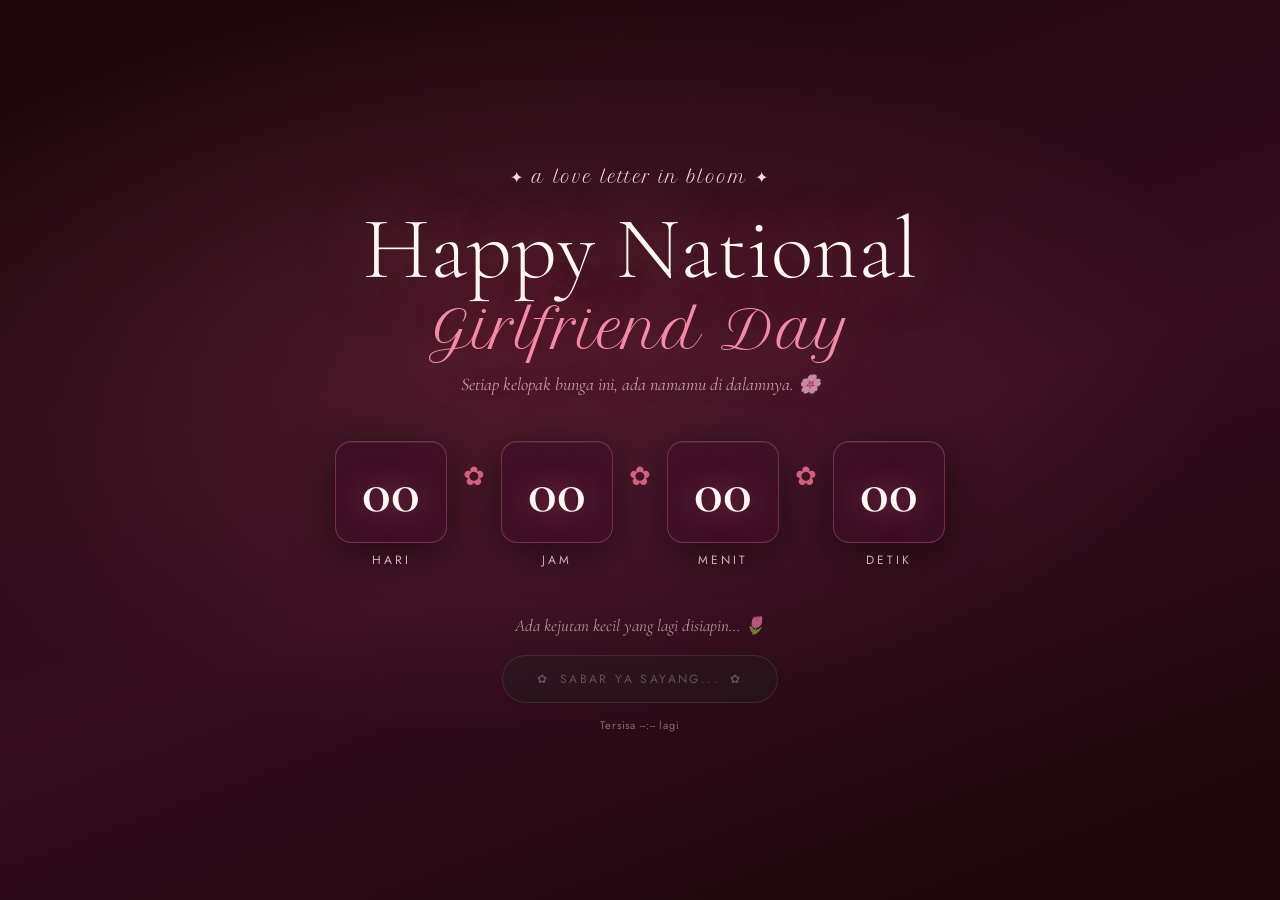
==== commit 7219af9e: "Update index2.html" ====
--- a/index2.html
+++ b/index2.html
@@ -3,12 +3,14 @@
 <head>
 <meta charset="UTF-8">
 <meta name="viewport" content="width=device-width, initial-scale=1.0">
-<title>Happy National Girlfriend Day 💙</title>
-<link href="https://fonts.googleapis.com/css2?family=Playfair+Display:ital,wght@0,400;0,600;0,700;1,400;1,600&family=Poppins:wght@300;400;500&family=Cormorant+Garamond:ital,wght@0,300;0,400;1,300;1,400&display=swap" rel="stylesheet">
+<title>Happy National Girlfriend Day 🌸</title>
+<link href="https://fonts.googleapis.com/css2?family=Cormorant+Garamond:ital,wght@0,300;0,400;0,600;1,300;1,400&family=Petit+Formal+Script&family=Jost:wght@200;300;400;500&display=swap" rel="stylesheet">
 <link rel="stylesheet" href="style.css">
 </head>
 <body>
 <canvas id="sparkle-canvas"></canvas>
+
+<!-- ═══════════ MUSIC ═══════════ -->
 <div id="music-ctrl" class="collapsed">
   <button class="mbtn" id="mbtn-icon">▶</button>
   <div class="music-info">
@@ -16,7 +18,7 @@
       <div class="eq-b"></div><div class="eq-b"></div><div class="eq-b"></div>
       <div class="eq-b"></div><div class="eq-b"></div>
     </div>
-    <span class="mlabel">♪ playing</span>
+    <span class="mlabel">♪ our song</span>
   </div>
   <button class="music-toggle" id="music-toggle" onclick="toggleMusicSize(event)">▲</button>
 </div>
@@ -25,49 +27,56 @@
   <source src="audio/Backstreet Boys - Shape of My Heart (Lyrics).mp3" type="audio/mp3">
 </audio>
 
+<!-- ═══════════ COUNTDOWN ═══════════ -->
 <div id="countdown-page">
   <div class="cd-bg"></div>
   <div class="cd-overlay"></div>
   <div class="cd-petals" id="cd-petals"></div>
+
   <div class="cd-content">
-    <p class="cd-eyebrow">✦ countdown to national girlfriend day ✦</p>
-    <h1 class="cd-title">Happy National<br><em style="font-size:0.65em;opacity:0.8;">Girlfriend Day</em></h1>
-    <p class="cd-sub">A little surprise is waiting for the prettiest girl. 💖</p>
+    <p class="cd-eyebrow">✦ a love letter in bloom ✦</p>
+    <h1 class="cd-title">Happy National<br><em>Girlfriend Day</em></h1>
+    <p class="cd-sub">Setiap kelopak bunga ini, ada namamu di dalamnya. 🌸</p>
 
     <div class="cd-boxes">
       <div class="cd-unit"><div class="cd-box"><div class="cd-num" id="cd-days">00</div></div><div class="cd-label">Hari</div></div>
-      <div class="cd-sep">:</div>
+      <div class="cd-sep">✿</div>
       <div class="cd-unit"><div class="cd-box"><div class="cd-num" id="cd-hours">00</div></div><div class="cd-label">Jam</div></div>
-      <div class="cd-sep">:</div>
+      <div class="cd-sep">✿</div>
       <div class="cd-unit"><div class="cd-box"><div class="cd-num" id="cd-mins">00</div></div><div class="cd-label">Menit</div></div>
-      <div class="cd-sep">:</div>
+      <div class="cd-sep">✿</div>
       <div class="cd-unit"><div class="cd-box"><div class="cd-num" id="cd-secs">00</div></div><div class="cd-label">Detik</div></div>
     </div>
 
-    <div class="cd-status" id="cd-status">Bersiaplah untuk kejutan istimewa... 💗</div>
+    <div class="cd-status" id="cd-status">Ada kejutan kecil yang lagi disiapin... 🌷</div>
+
     <button class="btn-enter locked" id="btn-enter" onclick="enterSite()">
-      <span>🔒</span><span id="btn-enter-label">Tunggu sampai waktunya</span><span>🔒</span>
+      <span>✿</span><span id="btn-enter-label">Sabar ya sayang...</span><span>✿</span>
     </button>
+
     <div class="cd-locked-hint" id="cd-locked-hint">Tersisa <span id="cd-remaining">--:--</span> lagi</div>
   </div>
 </div>
 
-<!-- PIN PAGE -->
+<!-- ═══════════ PIN PAGE ═══════════ -->
 <div id="pin-page">
   <div class="pin-bg"></div>
   <div class="pin-overlay"></div>
   <div class="pin-petals" id="pin-petals"></div>
+
   <div class="pin-content">
-    <p class="pin-eyebrow">✦ a surprise made with love ✦</p>
-    <h1 class="pin-title">Unlock Your<br><em style="font-size:0.65em;opacity:0.85;">Special Gift</em></h1>
-    <p class="pin-sub">Only my favorite girl can open this. 💖</p>
+    <p class="pin-eyebrow">✦ a garden just for you ✦</p>
+    <h1 class="pin-title">Unlock Your<br><em>Secret Garden</em></h1>
+    <p class="pin-sub">Cuma kamu yang bisa buka ini. 🌸</p>
+
     <div class="pin-dots" id="pin-dots">
       <div class="pin-dot" data-index="0"></div>
       <div class="pin-dot" data-index="1"></div>
       <div class="pin-dot" data-index="2"></div>
       <div class="pin-dot" data-index="3"></div>
     </div>
-    <p class="pin-error" id="pin-error">PIN salah, coba lagi</p>
+    <p class="pin-error" id="pin-error">PIN salah, coba lagi ya sayang</p>
+
     <div class="pin-keypad">
       <button class="pin-key" data-num="1">1</button>
       <button class="pin-key" data-num="2">2</button>
@@ -82,117 +91,152 @@
       <button class="pin-key" data-num="0">0</button>
       <button class="pin-key pin-key-ok" data-num="ok">✓</button>
     </div>
-    <p class="pin-hint">Hint: your special date 💕</p>
-  </div>
-</div>
-
+
+    <p class="pin-hint">Hint: tanggal jadian kita 🌹</p>
+  </div>
+</div>
+
+<!-- ═══════════ GIFT BOX ═══════════ -->
 <div id="gift-slide">
   <div class="gift-bg-glow"></div>
-  <p class="gift-eyebrow" id="gift-eyebrow">✦ happy national girlfriend day ✦</p>
+  <p class="gift-eyebrow" id="gift-eyebrow">✦ a gift, wrapped in love ✦</p>
+
   <div class="gift-wrap" id="gift-wrap" onclick="openGiftBox()">
     <div class="gift-box-container" id="gift-box-container">
       <svg viewBox="0 0 260 300" xmlns="http://www.w3.org/2000/svg">
         <defs>
-          <linearGradient id="boxGrad" x1="0" y1="0" x2="1" y2="1"><stop offset="0%" stop-color="#0F1A30"/><stop offset="100%" stop-color="#060E1A"/></linearGradient>
-          <linearGradient id="lidGrad" x1="0" y1="0" x2="1" y2="1"><stop offset="0%" stop-color="#12284B"/><stop offset="100%" stop-color="#0F1A30"/></linearGradient>
-          <linearGradient id="ribbonGrad" x1="0" y1="0" x2="0" y2="1"><stop offset="0%" stop-color="#8CC1E9"/><stop offset="100%" stop-color="#438BC4"/></linearGradient>
-          <filter id="giftGlow"><feGaussianBlur stdDeviation="3" result="blur"/><feMerge><feMergeNode in="blur"/><feMergeNode in="SourceGraphic"/></feMerge></filter>
+          <linearGradient id="boxGrad" x1="0" y1="0" x2="1" y2="1">
+            <stop offset="0%" stop-color="#e8698a"/>
+            <stop offset="100%" stop-color="#a02040"/>
+          </linearGradient>
+          <linearGradient id="lidGrad" x1="0" y1="0" x2="1" y2="1">
+            <stop offset="0%" stop-color="#f28aa8"/>
+            <stop offset="100%" stop-color="#c0304a"/>
+          </linearGradient>
+          <linearGradient id="ribbonGrad" x1="0" y1="0" x2="0" y2="1">
+            <stop offset="0%" stop-color="#f7c873"/>
+            <stop offset="100%" stop-color="#e4a020"/>
+          </linearGradient>
+          <filter id="giftGlow">
+            <feGaussianBlur stdDeviation="4" result="blur"/>
+            <feMerge><feMergeNode in="blur"/><feMergeNode in="SourceGraphic"/></feMerge>
+          </filter>
         </defs>
-        <rect x="30" y="145" width="200" height="140" rx="6" fill="url(#boxGrad)" stroke="rgba(67,138,196,0.4)" stroke-width="1.5"/>
-        <rect x="117" y="145" width="26" height="140" fill="url(#ribbonGrad)" opacity="0.7"/>
-        <rect x="30" y="205" width="200" height="18" fill="url(#ribbonGrad)" opacity="0.55"/>
-        <rect x="38" y="153" width="70" height="120" rx="4" fill="rgba(255,255,255,0.03)"/>
+
+        <rect x="30" y="145" width="200" height="140" rx="6" fill="url(#boxGrad)" stroke="rgba(255,200,220,0.4)" stroke-width="1.5"/>
+        <rect x="117" y="145" width="26" height="140" fill="url(#ribbonGrad)" opacity="0.85"/>
+        <rect x="30" y="205" width="200" height="18" fill="url(#ribbonGrad)" opacity="0.7"/>
+        <rect x="38" y="153" width="70" height="120" rx="4" fill="rgba(255,255,255,0.08)"/>
+
         <g class="gift-lid" id="gift-lid-group">
-          <rect x="22" y="118" width="216" height="38" rx="6" fill="url(#lidGrad)" stroke="rgba(67,138,196,0.4)" stroke-width="1.5"/>
-          <rect x="117" y="118" width="26" height="38" fill="url(#ribbonGrad)" opacity="0.7"/>
-          <rect x="30" y="122" width="80" height="28" rx="3" fill="rgba(255,255,255,0.04)"/>
+          <rect x="22" y="118" width="216" height="38" rx="6" fill="url(#lidGrad)" stroke="rgba(255,200,220,0.4)" stroke-width="1.5"/>
+          <rect x="117" y="118" width="26" height="38" fill="url(#ribbonGrad)" opacity="0.85"/>
+          <rect x="30" y="122" width="80" height="28" rx="3" fill="rgba(255,255,255,0.1)"/>
         </g>
+
         <g filter="url(#giftGlow)">
-          <ellipse cx="100" cy="112" rx="32" ry="18" fill="#8CC1E9" opacity="0.85" transform="rotate(-20 100 112)"/>
-          <ellipse cx="100" cy="112" rx="22" ry="12" fill="#438BC4" opacity="0.5" transform="rotate(-20 100 112)"/>
-          <ellipse cx="160" cy="112" rx="32" ry="18" fill="#8CC1E9" opacity="0.85" transform="rotate(20 160 112)"/>
-          <ellipse cx="160" cy="112" rx="22" ry="12" fill="#438BC4" opacity="0.5" transform="rotate(20 160 112)"/>
-          <circle cx="130" cy="113" r="12" fill="#8CC1E9"/>
-          <circle cx="130" cy="113" r="7" fill="#438BC4"/>
-          <circle cx="130" cy="113" r="3" fill="#FFF8E7"/>
-          <path d="M124 125 Q110 155 95 175" stroke="#438BC4" stroke-width="5" fill="none" stroke-linecap="round" opacity="0.7"/>
-          <path d="M136 125 Q150 155 165 175" stroke="#438BC4" stroke-width="5" fill="none" stroke-linecap="round" opacity="0.7"/>
+          <ellipse cx="100" cy="112" rx="32" ry="18" fill="#f28aa8" opacity="0.9" transform="rotate(-20 100 112)"/>
+          <ellipse cx="100" cy="112" rx="22" ry="12" fill="#e8698a" opacity="0.7" transform="rotate(-20 100 112)"/>
+          <ellipse cx="160" cy="112" rx="32" ry="18" fill="#f28aa8" opacity="0.9" transform="rotate(20 160 112)"/>
+          <ellipse cx="160" cy="112" rx="22" ry="12" fill="#e8698a" opacity="0.7" transform="rotate(20 160 112)"/>
+          <circle cx="130" cy="113" r="12" fill="#ffd6e0"/>
+          <circle cx="130" cy="113" r="7" fill="#e8698a"/>
+          <circle cx="130" cy="113" r="3" fill="#f7c873"/>
+        </g>
+
+        <circle cx="60" cy="220" r="2.5" fill="#ffd6e0" opacity="0.7">
+          <animate attributeName="opacity" values="0.7;0.1;0.7" dur="2.1s" repeatCount="indefinite"/>
+        </circle>
+        <circle cx="195" cy="178" r="2" fill="#f7c873" opacity="0.6">
+          <animate attributeName="opacity" values="0.6;0.1;0.6" dur="1.7s" repeatCount="indefinite"/>
+        </circle>
+      </svg>
+
+      <svg class="gift-sparkles" id="gift-sparkles" viewBox="0 0 260 300" xmlns="http://www.w3.org/2000/svg" style="position:absolute;inset:0;width:100%;height:100%;">
+        <g id="burst-stars">
+          <text x="20" y="80" font-size="20" fill="#f7c873" opacity="0.9">✦</text>
+          <text x="210" y="70" font-size="22" fill="#ffd6e0" opacity="0.9">✿</text>
+          <text x="120" y="40" font-size="16" fill="#e8698a" opacity="0.9">✦</text>
+          <text x="240" y="160" font-size="18" fill="#f7c873" opacity="0.85">✿</text>
+          <text x="5" y="160" font-size="20" fill="#ffd6e0" opacity="0.9">✦</text>
+          <text x="80" y="20" font-size="14" fill="#e8698a" opacity="0.9">✿</text>
+          <text x="170" y="25" font-size="16" fill="#f7c873" opacity="0.85">✦</text>
         </g>
       </svg>
-      <svg class="gift-sparkles" id="gift-sparkles" viewBox="0 0 260 300" xmlns="http://www.w3.org/2000/svg" style="position:absolute;inset:0;width:100%;height:100%;">
-        <g id="burst-stars">
-          <text x="20" y="80" font-size="18" fill="#8CC1E9" opacity="0.9">✦</text>
-          <text x="210" y="70" font-size="22" fill="#FFF8E7" opacity="0.85">✦</text>
-          <text x="120" y="40" font-size="14" fill="#438BC4" opacity="0.9">✦</text>
-          <text x="240" y="160" font-size="16" fill="#8CC1E9" opacity="0.8">✦</text>
-          <text x="5" y="160" font-size="20" fill="#FFF8E7" opacity="0.85">✦</text>
-          <text x="80" y="20" font-size="12" fill="#438BC4" opacity="0.9">✦</text>
-          <text x="170" y="25" font-size="16" fill="#8CC1E9" opacity="0.8">✦</text>
-          <text x="240" y="240" font-size="14" fill="#FFF8E7" opacity="0.75">✦</text>
-          <text x="10" y="260" font-size="18" fill="#438BC4" opacity="0.8">✦</text>
-        </g>
-      </svg>
-    </div>
-    <p class="gift-hint" id="gift-hint">✨ Click to open your National Girlfriend Day gift ✨</p>
-  </div>
-</div>
-
+    </div>
+    <p class="gift-hint" id="gift-hint">✨ Tap untuk buka kado dari aku ✨</p>
+  </div>
+</div>
+
+<!-- ═══════════ SLIDER ═══════════ -->
 <div id="slider">
+
   <!-- QUIZ JAIL -->
   <div class="slide active" id="sq-jail">
-    <div class="orb" style="width:380px;height:380px;background:rgba(0,85,160,0.5);top:-80px;left:-80px;"></div>
-    <div class="orb" style="width:260px;height:260px;background:rgba(67,138,196,0.08);bottom:0;right:-40px;"></div>
+    <div class="orb" style="width:400px;height:400px;background:rgba(232,105,138,0.5);top:-100px;left:-100px;"></div>
+    <div class="orb" style="width:280px;height:280px;background:rgba(255,214,224,0.08);bottom:0;right:-60px;"></div>
+
     <div class="jail-gif-container">
       <img src="giphy3.gif" alt="Love GIF" id="jail-gif" onerror="this.style.display='none'">
     </div>
+
     <div class="love-quiz-container" id="love-quiz-container">
-      <h2 class="s2-title au" id="jail-title">Before Your Surprise...</h2>
+      <h2 class="s2-title au" id="jail-title">Sebelum Lanjut...</h2>
       <div class="love-question-card au" id="love-question-card">
-        <p class="love-question" id="love-question">do you love me</p>
+        <p class="love-question" id="love-question">Kamu sayang aku nggak? 🥺</p>
         <div class="love-btns" id="love-btns">
-          <button class="love-btn love-btn-yes" id="love-yes-btn">YES</button>
-          <button class="love-btn love-btn-no" id="love-no-btn">NO</button>
+          <button class="love-btn love-btn-yes" id="love-yes-btn">Sayang 💗</button>
+          <button class="love-btn love-btn-no" id="love-no-btn">Enggak</button>
         </div>
       </div>
     </div>
+
     <div class="love-final-screen" id="love-final-screen">
       <div class="love-final-gif"><img src="" id="love-final-gif-img" onerror="this.style.display='none'"></div>
-      <h2 class="love-final-title" id="love-final-title">💕 That's my girl!</h2>
-      <p class="love-final-sub">Now enjoy your surprise, my love. ❤️</p>
+      <h2 class="love-final-title" id="love-final-title">💕 Kan aku tau!</h2>
+      <p class="love-final-sub">Sekarang nikmatin kejutannya ya sayang 🌹</p>
     </div>
   </div>
 
   <!-- LOVE METER -->
   <div class="slide" id="sq-love">
-    <div class="orb" style="width:400px;height:400px;background:rgba(0,85,160,0.5);top:-100px;right:-100px;"></div>
-    <div class="orb" style="width:280px;height:280px;background:rgba(67,138,196,0.07);bottom:-40px;left:-60px;"></div>
+    <div class="orb" style="width:400px;height:400px;background:rgba(232,105,138,0.5);top:-100px;right:-100px;"></div>
+    <div class="orb" style="width:280px;height:280px;background:rgba(255,214,224,0.07);bottom:-40px;left:-60px;"></div>
+
     <div class="love-inner" id="love-inner">
       <p class="love-eyebrow au">✦ love meter ✦</p>
-      <h2 class="s2-title au">Let's Measure<br>Your Love</h2>
+      <h2 class="s2-title au">Seberapa Besar<br>Cinta Kamu?</h2>
+
       <div class="love-scene au">
         <div class="love-heart-wrap">
           <div class="love-glow" id="love-glow"></div>
           <svg viewBox="0 0 100 100" id="love-svg">
             <defs>
-              <clipPath id="heart-clip"><path d="M50 88C25 65 5 50 5 30C5 15 18 5 30 5C40 5 47 12 50 18C53 12 60 5 70 5C82 5 95 15 95 30C95 50 75 65 50 88Z"/></clipPath>
+              <clipPath id="heart-clip">
+                <path d="M50 88C25 65 5 50 5 30C5 15 18 5 30 5C40 5 47 12 50 18C53 12 60 5 70 5C82 5 95 15 95 30C95 50 75 65 50 88Z"/>
+              </clipPath>
               <linearGradient id="hg" x1="0" y1="0" x2="0" y2="1">
-                <stop offset="0%" stop-color="#8CC1E9"/><stop offset="55%" stop-color="#438BC4"/><stop offset="100%" stop-color="#0055A0"/>
+                <stop offset="0%" stop-color="#f28aa8"/>
+                <stop offset="55%" stop-color="#e8698a"/>
+                <stop offset="100%" stop-color="#a02040"/>
               </linearGradient>
             </defs>
-            <path d="M50 88C25 65 5 50 5 30C5 15 18 5 30 5C40 5 47 12 50 18C53 12 60 5 70 5C82 5 95 15 95 30C95 50 75 65 50 88Z" fill="none" stroke="rgba(67,138,196,0.35)" stroke-width="1.5"/>
+            <path d="M50 88C25 65 5 50 5 30C5 15 18 5 30 5C40 5 47 12 50 18C53 12 60 5 70 5C82 5 95 15 95 30C95 50 75 65 50 88Z"
+                  fill="none" stroke="rgba(232,105,138,0.35)" stroke-width="1.5"/>
             <rect id="heart-fill" x="0" y="100" width="100" height="100" fill="url(#hg)" clip-path="url(#heart-clip)"/>
           </svg>
           <div class="love-pct" id="love-pct">0%</div>
         </div>
       </div>
-      <p class="love-msg au" id="love-msg">Tekan &amp; hold to receive my love... 💖</p>
+
+      <p class="love-msg au" id="love-msg">Tekan &amp; tahan buat kirim cintamu ke aku... 💗</p>
       <button class="btn-next love-hold-btn" id="love-btn"
         onmousedown="startLove()" onmouseup="stopLove()" onmouseleave="stopLove()"
         ontouchstart="startLove();event.preventDefault()" ontouchend="stopLove()" ontouchcancel="stopLove()">
-        <span>💗</span><span>Hold to Send Love</span>
+        <span>💗</span><span>Hold Untuk Kirim Cinta</span>
       </button>
       <button class="btn-next" id="lm-continue-btn" style="display:none;margin-top:18px" onclick="if(!transitioning) goTo(2)">
-        <span>Continue</span><span>→</span>
+        <span>Lanjut</span><span>→</span>
       </button>
     </div>
   </div>
@@ -201,51 +245,55 @@
   <div class="slide" id="s1">
     <div class="s1-bg"></div><div class="s1-overlay"></div>
     <div class="s1-content">
-      <p class="s1-eyebrow">✦ happy national girlfriend day ✦</p>
-      <h1 class="s1-title">For My<br>Favorite Girl</h1>
-      <p class="s1-sub">Made with all my love, only for you.</p>
+      <p class="s1-eyebrow">✦ a love letter in bloom ✦</p>
+      <h1 class="s1-title">Untuk Kamu,<br><em>Selalu.</em></h1>
+      <p class="s1-sub">Dibuat dengan sepenuh hati, cuma buat kamu.</p>
       <div class="s1-line"></div>
-      <button class="btn-open" onclick="goTo(3)"><span>✦</span><span>Let's Begin</span><span>✦</span></button>
-    </div>
-  </div>
-
-  <!-- MENU - 3 pilihan cards -->
+      <button class="btn-open" onclick="goTo(3)"><span>✿</span><span>Mulai</span><span>✿</span></button>
+    </div>
+  </div>
+
+  <!-- MENU -->
   <div class="slide" id="s-menu">
     <div class="s1-bg"></div><div class="s1-overlay"></div><div class="s1-bg-particles"></div>
     <div class="menu-back-btn" id="menu-back-btn" onclick="goTo(2)"><span>←</span></div>
+
     <div class="menu-header">
-      <p class="menu-eyebrow">✦ choose the surprise ✦</p>
-      <h1 class="menu-title">Choose Your Little Surprise</h1>
-    </div>
+      <p class="menu-eyebrow">✦ pilih kejutanmu ✦</p>
+      <h1 class="menu-title">Pilih Salah Satu,<br><em>Sayang.</em></h1>
+    </div>
+
     <div class="menu-items">
       <div class="menu-item mi-video" onclick="goTo(4)">
-        <img src="img/video.png" alt="Video" class="mi-icon">
+        <div class="mi-icon-emoji">🎬</div>
         <span class="mi-label">Video</span>
-        <span class="mi-sub">A little video for my favorite girl</span>
+        <span class="mi-sub">Sebuah video kecil buat kamu</span>
       </div>
       <div class="menu-item mi-photo" onclick="goTo(5)">
-        <img src="img/photo.png" alt="Photo" class="mi-icon">
-        <span class="mi-label">Photo</span>
-        <span class="mi-sub">Every beautiful memory with you</span>
+        <div class="mi-icon-emoji">📸</div>
+        <span class="mi-label">Foto</span>
+        <span class="mi-sub">Semua memori indah kita</span>
       </div>
       <div class="menu-item mi-letter" onclick="goTo(6)">
-        <img src="img/letter.png" alt="Letter" class="mi-icon">
-        <span class="mi-label">Letter</span>
-        <span class="mi-sub">A letter from my heart</span>
-      </div>
-    </div>
-    <div class="menu-footer"><p class="menu-footer-text">A little website made just to celebrate you. 💖</p></div>
+        <div class="mi-icon-emoji">💌</div>
+        <span class="mi-label">Surat</span>
+        <span class="mi-sub">Sepucuk surat dari hatiku</span>
+      </div>
+    </div>
+
+    <div class="menu-footer"><p class="menu-footer-text">Website kecil ini dibuat cuma buat ngerayain kamu. 🌸</p></div>
   </div>
 
   <!-- VIDEO -->
   <div class="slide" id="s2">
     <div class="slide-back-btn" onclick="goTo(3)"><span>← Menu</span></div>
-    <div class="orb" style="width:380px;height:380px;background:rgba(0,85,160,0.5);top:-80px;left:-80px;"></div>
-    <div class="orb" style="width:260px;height:260px;background:rgba(67,138,196,0.08);bottom:0;right:-40px;"></div>
+    <div class="orb" style="width:380px;height:380px;background:rgba(232,105,138,0.5);top:-80px;left:-80px;"></div>
+    <div class="orb" style="width:260px;height:260px;background:rgba(255,214,224,0.08);bottom:0;right:-40px;"></div>
+
     <div class="s4-inner" id="s2-inner">
       <div class="slide-heading">
-        <h2>A Video For You</h2>
-        <p>✦ Happy National Girlfriend Day 💖 ✦</p>
+        <h2>Video Buat Kamu</h2>
+        <p>✦ Happy National Girlfriend Day 🌸 ✦</p>
       </div>
       <div class="video-container" id="video-container">
         <video id="local-player" src="video/WhatsApp Video 2026-07-24 at 15.56.02.mp4" controls autoplay loop playsinline muted></video>
@@ -258,34 +306,39 @@
     <div class="slide-back-btn" onclick="goTo(3)"><span>← Menu</span></div>
     <div class="s3-inner">
       <div class="slide-heading">
-        <h2>Our Favorite Memories</h2>
-        <p>✦ every smile, every laugh, every memory ✦</p>
+        <h2>Memori Kita</h2>
+        <p>✦ tiap senyum, tiap tawa, tiap momen ✦</p>
       </div>
       <div class="masonry" id="gallery"></div>
     </div>
   </div>
 
-  <!-- WISH / LETTER -->
+  <!-- LETTER -->
   <div class="slide" id="s4">
     <div class="slide-back-btn" onclick="goTo(3)"><span>← Menu</span></div>
-    <div class="orb" style="width:400px;height:400px;background:rgba(0,85,160,0.5);top:-120px;right:-100px;"></div>
-    <div class="orb" style="width:300px;height:300px;background:rgba(67,138,196,0.06);bottom:0;left:-60px;"></div>
+    <div class="orb" style="width:400px;height:400px;background:rgba(232,105,138,0.5);top:-120px;right:-100px;"></div>
+    <div class="orb" style="width:300px;height:300px;background:rgba(255,214,224,0.06);bottom:0;left:-60px;"></div>
+
     <div class="wishes-card">
-      <h3>A Letter For My Favorite Girl</h3>
+      <h3>Surat Buat Cewek Favoritku</h3>
       <p>
-        Happy National Girlfriend Day, my love 💙<br><br>
-        Happy National Girlfriend Day sayang akuuu Latifah Amaliny
-        semoga dikeseharian kamu, kamu selalu diberi kesehatan, dilancarkan rezekinya dan selalu didalam lindungan Allah SWT
-        semoga selalu tambah cantik ya sayang<br><br>
-        terima kasih sudah hadir didunia ini, terima kasih sudah menjadi salah satu bagian terpenting dalam hidup aku
-        terima kasih sudah selalu sabar hadapin aku, terima kasih sudah mau belajar banyak bareng aku dan terima kasih sudah selalu mau ada di samping aku<br><br>
-        semoga harapan kamu dikabulkan Allah SWT ya sayang dan semoga kita diberi umur panjang agar bisa merayakan National Girlfriend Day selanjutnya<br><br>
-        I love you so much sayangkuuuu
+        Happy National Girlfriend Day, my love 🌸<br><br>
+
+        Happy National Girlfriend Day sayang akuuu Latifah Amaliny,
+        semoga di keseharian kamu, kamu selalu diberi kesehatan, dilancarkan rezekinya, dan selalu dalam lindungan Allah SWT.
+        Semoga selalu tambah cantik ya sayang 🌹<br><br>
+
+        Terima kasih sudah hadir di dunia ini, terima kasih sudah menjadi salah satu bagian terpenting dalam hidup aku.
+        Terima kasih sudah selalu sabar hadapin aku, terima kasih sudah mau belajar banyak bareng aku, dan terima kasih sudah selalu mau ada di samping aku.<br><br>
+
+        Semoga harapan kamu dikabulkan Allah SWT ya sayang, dan semoga kita diberi umur panjang agar bisa merayakan National Girlfriend Day selanjutnya.<br><br>
+
+        I love you so much sayangkuuuu 💗
       </p>
-      <div class="wish-heart">💙</div>
+      <div class="wish-heart">🌸</div>
       <br>
       <button class="btn-next" id="btn-to-ending" style="margin-top:24px">
-        <span>One More Thing</span><span>✦</span>
+        <span>Satu Hal Lagi</span><span>✿</span>
       </button>
     </div>
   </div>
@@ -299,14 +352,15 @@
       <div class="typing-loop"><span id="tl-text"></span><span class="tl-cursor"></span></div>
       <div class="final-msg">
         <p>
-          Thank you for always being my happiness.<br>
-          I hope this little surprise makes your National Girlfriend Day a little more special.<br>
-          <span class="forever">Happy National Girlfriend Day, My Love. 💖</span>
+          Makasih ya udah jadi bahagia aku setiap hari.<br>
+          Semoga kejutan kecil ini bikin harimu makin indah.<br>
+          <span class="forever">Happy National Girlfriend Day, Sayang. 🌸</span>
         </p>
       </div>
-      <button class="btn-replay" onclick="replay()">↩ Experience It Again 💖</button>
-    </div>
-  </div>
+      <button class="btn-replay" onclick="replay()">↩ Ulang dari Awal 🌸</button>
+    </div>
+  </div>
+
 </div>
 
 <script src="script.js"></script>
--- a/style.css
+++ b/style.css
@@ -1,1726 +1,800 @@
-:root {
-  --black:   #060E1A;
-  --dark1:   #0A1426;
-  --dark2:   #0F1A30;
-  --dark3:   #12284B;
-  --mid:     #0055A0;
-  --blue:    #0055A0;
-  --bluelit: #438BC4;
-  --sky:     #8CC1E9;
-  --cream:   #FFF8E7;
-  --white:   #FFFFFF;
-  --glow:    rgba(67,138,196,0.25);
-}
-
-*, *::before, *::after { margin:0; padding:0; box-sizing:border-box; }
-html { width:100%; height:100%; }
-body {
-  width:100%; height:100%;
-  overflow:hidden;
-  background: var(--black);
-  font-family: 'Poppins', sans-serif;
-  color: var(--cream);
-}
-
-::-webkit-scrollbar { width:3px; }
-::-webkit-scrollbar-track { background: var(--black); }
-::-webkit-scrollbar-thumb { background: var(--blue); border-radius:2px; }
-
-#countdown-page {
-  position: fixed;
-  inset: 0;
-  z-index: 9999;
-  display: flex;
-  flex-direction: column;
-  align-items: center;
-  justify-content: center;
-  overflow: hidden;
-  background: var(--black);
-  transition: opacity 0.8s ease;
-}
-#countdown-page.hidden {
-  opacity: 0;
-  pointer-events: none;
-}
-
-.cd-bg {
-  position: absolute; inset: 0;
-  background: url('https://images.unsplash.com/photo-1518199266791-5375a83190b7?w=1920&q=80') center/cover no-repeat;
-  filter: blur(18px) brightness(0.2) saturate(0.5);
-  transform: scale(1.12);
-}
-.cd-overlay {
-  position: absolute; inset: 0;
-  background: linear-gradient(160deg, rgba(6,14,26,0.85) 0%, rgba(0,85,160,0.55) 55%, rgba(6,14,26,0.9) 100%);
-}
-
-.cd-petals { position:absolute; inset:0; pointer-events:none; overflow:hidden; }
-.petal {
-  position: absolute;
-  font-size: 16px;
-  opacity: 0;
-  animation: petalFall linear infinite;
-  user-select: none;
-}
-@keyframes petalFall {
-  0%   { transform: translateY(-40px) rotate(0deg); opacity: 0; }
-  5%   { opacity: 0.6; }
-  95%  { opacity: 0.2; }
-  100% { transform: translateY(110vh) rotate(360deg); opacity: 0; }
-}
-
-.cd-content {
-  position: relative; z-index: 10;
-  text-align: center;
-  padding: 0 20px;
-  display: flex;
-  flex-direction: column;
-  align-items: center;
-}
-
-.cd-eyebrow {
-  font-family: 'Cormorant Garamond', serif;
-  font-size: clamp(11px, 1.6vw, 14px);
-  letter-spacing: .38em;
-  color: var(--sky);
-  text-transform: uppercase;
-  margin-bottom: 16px;
-  animation: fadeUp 1s ease 0.3s both;
-}
-
-.cd-title {
-  font-family: 'Playfair Display', serif;
-  font-size: clamp(36px, 8vw, 80px);
-  font-weight: 700;
-  font-style: italic;
-  color: var(--cream);
-  line-height: 1.1;
-  text-shadow: 0 0 60px rgba(67,138,196,0.4);
-  margin-bottom: 14px;
-  animation: fadeUp 1s ease 0.5s both;
-}
-
-.cd-sub {
-  font-family: 'Cormorant Garamond', serif;
-  font-style: italic;
-  font-size: clamp(14px, 2vw, 18px);
-  color: rgba(140,193,233,0.6);
-  letter-spacing: .06em;
-  margin-bottom: 50px;
-  animation: fadeUp 1s ease 0.7s both;
-}
-
-.cd-boxes {
-  display: flex;
-  align-items: center;
-  gap: clamp(6px, 1.5vw, 16px);
-  margin-bottom: 50px;
-  animation: fadeUp 1s ease 0.9s both;
-  flex-wrap: nowrap;
-  justify-content: center;
-}
-
-.cd-unit {
-  display: flex;
-  flex-direction: column;
-  align-items: center;
-  gap: 8px;
-}
-
-.cd-box {
-  background: rgba(10,20,38,0.75);
-  border: 1px solid rgba(67,138,196,0.3);
-  border-radius: 14px;
-  padding: clamp(10px, 2vw, 18px) clamp(12px, 3vw, 24px);
-  backdrop-filter: blur(20px);
-  box-shadow: 0 8px 40px rgba(0,0,0,0.4), inset 0 1px 0 rgba(255,248,231,0.05);
-  min-width: clamp(55px, 10vw, 90px);
-  position: relative;
-  overflow: hidden;
-}
-.cd-box::before {
-  content: '';
-  position: absolute; inset: 0;
-  background: linear-gradient(135deg, rgba(67,138,196,0.06) 0%, transparent 60%);
-  pointer-events: none;
-}
-
-.cd-num {
-  font-family: 'Playfair Display', serif;
-  font-size: clamp(28px, 6vw, 56px);
-  font-weight: 700;
-  color: var(--cream);
-  line-height: 1;
-  text-shadow: 0 0 30px rgba(67,138,196,0.5);
-  transition: transform 0.2s ease;
-}
-.cd-num.flip {
-  animation: numFlip 0.25s ease;
-}
-@keyframes numFlip {
-  0%   { transform: scaleY(1); }
-  50%  { transform: scaleY(0); opacity: 0.3; }
-  100% { transform: scaleY(1); }
-}
-
-.cd-label {
-  font-family: 'Cormorant Garamond', serif;
-  font-size: clamp(9px, 1.4vw, 12px);
-  letter-spacing: .3em;
-  color: var(--sky);
-  text-transform: uppercase;
-  opacity: 0.85;
-}
-
-.cd-sep {
-  font-family: 'Playfair Display', serif;
-  font-size: clamp(20px, 4vw, 44px);
-  color: rgba(67,138,196,0.45);
-  font-weight: 700;
-  align-self: flex-start;
-  padding-top: clamp(6px,1.5vw,12px);
-  animation: sepPulse 1s ease-in-out infinite alternate;
-}
-@keyframes sepPulse {
-  from { opacity: 0.3; }
-  to   { opacity: 0.75; }
-}
-
-.cd-status {
-  font-family: 'Cormorant Garamond', serif;
-  font-style: italic;
-  font-size: clamp(13px, 2vw, 16px);
-  color: rgba(140,193,233,0.55);
-  letter-spacing: .1em;
-  margin-bottom: 16px;
-  animation: fadeUp 1s ease 1.1s both;
-  min-height: 24px;
-}
-
-.cd-locked-hint {
-  font-family: 'Poppins', sans-serif;
-  font-size: 10px;
-  color: rgba(150,150,150,0.5);
-  letter-spacing: .08em;
-  margin-top: 14px;
-  min-height: 16px;
-  transition: opacity 0.4s ease;
-}
-.cd-locked-hint.gone {
-  opacity: 0;
-}
-
-/* ===== PIN PAGE ===== */
-#pin-page {
-  position: fixed;
-  inset: 0;
-  z-index: 9990;
-  display: none;
-  flex-direction: column;
-  align-items: center;
-  justify-content: center;
-  overflow: hidden;
-  background: var(--black);
-}
-
-.pin-bg {
-  position: absolute; inset: 0;
-  background: url('https://images.unsplash.com/photo-1518199266791-5375a83190b7?w=1920&q=80') center/cover no-repeat;
-  filter: blur(18px) brightness(0.2) saturate(0.5);
-  transform: scale(1.12);
-}
-.pin-overlay {
-  position: absolute; inset: 0;
-  background: linear-gradient(160deg, rgba(6,14,26,0.85) 0%, rgba(0,85,160,0.6) 55%, rgba(6,14,26,0.9) 100%);
-}
-
-.pin-petals { position:absolute; inset:0; pointer-events:none; overflow:hidden; }
-
-.pin-content {
-  position: relative; z-index: 10;
-  text-align: center;
-  padding: 0 20px;
-  display: flex;
-  flex-direction: column;
-  align-items: center;
-}
-
-.pin-eyebrow {
-  font-family: 'Cormorant Garamond', serif;
-  font-size: clamp(11px, 1.6vw, 14px);
-  letter-spacing: .38em;
-  color: var(--sky);
-  text-transform: uppercase;
-  margin-bottom: 16px;
-  animation: fadeUp 0.8s ease 0.2s both;
-}
-
-.pin-title {
-  font-family: 'Playfair Display', serif;
-  font-size: clamp(32px, 7vw, 64px);
-  font-weight: 700;
-  font-style: italic;
-  color: var(--cream);
-  line-height: 1.1;
-  text-shadow: 0 0 60px rgba(67,138,196,0.4);
-  margin-bottom: 10px;
-  animation: fadeUp 0.9s ease 0.4s both;
-}
-
-.pin-sub {
-  font-family: 'Cormorant Garamond', serif;
-  font-style: italic;
-  font-size: clamp(14px, 2vw, 18px);
-  color: rgba(140,193,233,0.6);
-  letter-spacing: .06em;
-  margin-bottom: 36px;
-  animation: fadeUp 0.8s ease 0.5s both;
-}
-
-.pin-dots {
-  display: flex;
-  gap: clamp(14px, 3vw, 24px);
-  margin-bottom: 16px;
-  animation: fadeUp 0.8s ease 0.6s both;
-}
-
-.pin-dot {
-  width: clamp(18px, 4vw, 24px);
-  height: clamp(18px, 4vw, 24px);
-  border-radius: 50%;
-  border: 2px solid rgba(67,138,196,0.5);
-  background: transparent;
-  transition: all 0.2s ease;
-}
-
-.pin-dot.filled {
-  background: var(--bluelit);
-  border-color: var(--bluelit);
-  box-shadow: 0 0 16px rgba(67,138,196,0.5);
-}
-
-.pin-dot.error {
-  border-color: #ff6b6b;
-  background: rgba(255,107,107,0.2);
-  animation: shake 0.4s ease;
-}
-
-@keyframes shake {
-  0%, 100% { transform: translateX(0); }
-  20% { transform: translateX(-8px); }
-  40% { transform: translateX(8px); }
-  60% { transform: translateX(-6px); }
-  80% { transform: translateX(6px); }
-}
-
-.pin-error {
-  font-family: 'Poppins', sans-serif;
-  font-size: 12px;
-  color: #ff6b6b;
-  letter-spacing: .06em;
-  height: 18px;
-  margin-bottom: 20px;
-  opacity: 0;
-  transition: opacity 0.3s ease;
-}
-
-.pin-error.show {
-  opacity: 1;
-}
-
-.pin-keypad {
-  display: grid;
-  grid-template-columns: repeat(3, 1fr);
-  gap: clamp(10px, 2vw, 16px);
-  animation: fadeUp 0.9s ease 0.8s both;
-}
-
-.pin-key {
-  width: clamp(56px, 12vw, 72px);
-  height: clamp(56px, 12vw, 72px);
-  border-radius: 50%;
-  background: rgba(10,20,38,0.75);
-  border: 1px solid rgba(67,138,196,0.3);
-  color: var(--cream);
-  font-family: 'Playfair Display', serif;
-  font-size: clamp(22px, 4vw, 30px);
-  font-weight: 600;
-  cursor: pointer;
-  display: flex;
-  align-items: center;
-  justify-content: center;
-  backdrop-filter: blur(20px);
-  transition: all 0.2s ease;
-  box-shadow: 0 4px 20px rgba(0,0,0,0.3);
-}
-
-.pin-key:hover {
-  background: rgba(0,85,160,0.8);
-  border-color: rgba(67,138,196,0.6);
-  transform: scale(1.05);
-  box-shadow: 0 6px 28px rgba(67,138,196,0.25);
-}
-
-.pin-key:active {
-  transform: scale(0.95);
-  background: rgba(67,138,196,0.3);
-}
-
-.pin-key-clear {
-  font-size: clamp(16px, 3vw, 22px);
-  color: rgba(140,193,233,0.6);
-}
-
-.pin-key-ok {
-  font-size: clamp(18px, 3.5vw, 26px);
-  color: var(--bluelit);
-  border-color: rgba(67,138,196,0.5);
-}
-
-.pin-key-ok:hover {
-  color: var(--cream);
-  border-color: var(--bluelit);
-}
-
-.pin-hint {
-  font-family: 'Cormorant Garamond', serif;
-  font-style: italic;
-  font-size: clamp(11px, 1.5vw, 14px);
-  color: rgba(140,193,233,0.35);
-  margin-top: 32px;
-  letter-spacing: .06em;
-  animation: fadeUp 0.8s ease 1s both;
-}
-
-/* Responsive PIN */
-@media (max-width: 400px) {
-  .pin-key {
-    width: 52px;
-    height: 52px;
-  }
-  .pin-keypad {
-    gap: 10px;
-  }
-}
-
-.btn-enter {
-  display: inline-flex;
-  align-items: center;
-  gap: 10px;
-  background: transparent;
-  border: 1px solid rgba(67,138,196,0.55);
-  color: var(--sky);
-  font-family: 'Poppins', sans-serif;
-  font-size: 12px; font-weight: 500;
-  letter-spacing: .22em; text-transform: uppercase;
-  padding: 15px 36px;
-  border-radius: 50px;
-  cursor: pointer;
-  position: relative; overflow: hidden;
-  animation: fadeUp 1s ease 1.3s both;
-  transition: all 0.5s ease;
-}
-.btn-enter.locked {
-  opacity: 0.3;
-  cursor: not-allowed;
-  pointer-events: none;
-  border-color: rgba(100,100,100,0.3);
-  color: rgba(160,160,160,0.45);
-  background: rgba(30,30,30,0.4);
-  box-shadow: none;
-  filter: grayscale(0.7);
-}
-.btn-enter.unlocked {
-  border-color: rgba(67,138,196,0.55);
-  color: var(--sky);
-  background: transparent;
-  box-shadow: 0 0 30px rgba(67,138,196,0.4);
-  filter: none;
-  animation: btnGlow 2s ease-in-out infinite alternate;
-}
-@keyframes btnGlow {
-  from { box-shadow: 0 0 20px rgba(67,138,196,0.3); }
-  to   { box-shadow: 0 0 40px rgba(67,138,196,0.6); }
-}
-.btn-enter::before {
-  content: ''; position: absolute; inset: 0;
-  background: var(--bluelit);
-  transform: scaleX(0); transform-origin: left;
-  transition: transform .4s ease;
-  border-radius: 50px;
-}
-.btn-enter:not(.locked):hover { border-color: var(--bluelit); box-shadow: 0 0 28px var(--glow); }
-.btn-enter:not(.locked):hover::before { transform: scaleX(1); }
-.btn-enter span { position: relative; z-index: 1; }
-
-#gift-slide {
-  position: fixed;
-  inset: 0;
-  z-index: 5000;
-  display: flex;
-  flex-direction: column;
-  align-items: center;
-  justify-content: center;
-  background: radial-gradient(ellipse 80% 60% at 40% 40%, #0F1A30 0%, #060E1A 70%);
-  opacity: 0;
-  pointer-events: none;
-  transition: opacity 0.6s ease;
-}
-#gift-slide.visible {
-  opacity: 1;
-  pointer-events: all;
-}
-
-.gift-bg-glow {
-  position: absolute; inset: 0; pointer-events: none;
-  background: radial-gradient(ellipse 60% 50% at 50% 55%, rgba(67,138,196,0.12) 0%, transparent 70%);
-}
-
-.gift-eyebrow {
-  font-family: 'Cormorant Garamond', serif;
-  font-size: clamp(11px,1.6vw,14px);
-  letter-spacing: .35em;
-  color: var(--sky);
-  text-transform: uppercase;
-  margin-bottom: 28px;
-  opacity: 0;
-  animation: none;
-}
-.gift-eyebrow.in { animation: fadeUp 0.8s ease 0.2s forwards; }
-
-.gift-wrap {
-  position: relative;
-  display: flex;
-  flex-direction: column;
-  align-items: center;
-  cursor: pointer;
-  user-select: none;
-}
-
-.gift-box-container {
-  position: relative;
-  width: clamp(180px, 35vw, 280px);
-  height: clamp(200px, 38vw, 300px);
-  opacity: 0;
-  transition: transform 0.3s ease;
-}
-.gift-box-container.in {
-  animation: fadeUp 0.9s ease 0.5s forwards;
-}
-.gift-box-container:hover { transform: scale(1.04) translateY(-6px); }
-
-.gift-box-container svg {
-  width: 100%; height: 100%;
-  filter: drop-shadow(0 20px 50px rgba(67,138,196,0.35));
-}
-
-.gift-sparkles {
-  position: absolute;
-  inset: 0;
-  pointer-events: none;
-  opacity: 0;
-}
-.gift-sparkles.burst {
-  animation: sparkleBurst 0.9s ease forwards;
-}
-@keyframes sparkleBurst {
-  0%   { opacity: 0; transform: scale(0.5); }
-  30%  { opacity: 1; }
-  100% { opacity: 0; transform: scale(2.2); }
-}
-
-.gift-hint {
-  font-family: 'Cormorant Garamond', serif;
-  font-style: italic;
-  font-size: clamp(13px, 2vw, 16px);
-  color: rgba(140,193,233,0.5);
-  margin-top: 28px;
-  letter-spacing: .1em;
-  opacity: 0;
-  animation: none;
-}
-.gift-hint.in { animation: fadeUp 0.8s ease 1s forwards; }
-.gift-hint.pulse {
-  animation: hintPulse 2s ease-in-out infinite !important;
-}
-@keyframes hintPulse {
-  0%,100% { opacity: 0.4; }
-  50%     { opacity: 0.8; }
-}
-
-.gift-heart-float {
-  position: absolute;
-  font-size: 18px;
-  opacity: 0;
-  pointer-events: none;
-}
-.gift-heart-float.go {
-  animation: heartFloat 1.8s ease-out forwards;
-}
-@keyframes heartFloat {
-  0%   { opacity: 0; transform: translateY(0) scale(0); }
-  20%  { opacity: 1; transform: translateY(-40px) scale(1); }
-  100% { opacity: 0; transform: translateY(-160px) scale(0.6) rotate(20deg); }
-}
-
-
-#slider {
-  width: 100%;
-  height: 100vh;
-  position: relative;
-  overflow: hidden;
-  display: none; 
-}
-
-.slide {
-  position: absolute;
-  inset: 0;
-  width: 100%;
-  height: 100%;
-  display: flex;
-  flex-direction: column;
-  align-items: center;
-  justify-content: center;
-  opacity: 0;
-  pointer-events: none;
-  transition: opacity 0s;
-  overflow: hidden;
-}
-.slide.active { opacity: 1; pointer-events: all; }
-
-.slide.exit-left  { animation: exitLeft  0.9s cubic-bezier(0.76,0,0.24,1) forwards; }
-.slide.enter-right{ animation: enterRight 0.9s cubic-bezier(0.76,0,0.24,1) forwards; }
-
-@keyframes exitLeft {
-  from { opacity:1; transform: translateX(0) scale(1); }
-  to   { opacity:0; transform: translateX(-6%) scale(0.97); }
-}
-@keyframes enterRight {
-  from { opacity:0; transform: translateX(4%) scale(0.97); }
-  to   { opacity:1; transform: translateX(0) scale(1); }
-}
-
-#sparkle-canvas {
-  position: fixed; inset: 0;
-  pointer-events: none; z-index: 9;
-}
-
-#music-ctrl {
-  position: fixed; bottom: 22px; right: 22px;
-  z-index: 999;
-  display: flex;
-  align-items: center; gap: 8px;
-  background: rgba(10,20,38,0.88);
-  border: 1px solid rgba(67,138,196,0.35);
-  border-radius: 50px; padding: 7px 14px 7px 9px;
-  backdrop-filter: blur(20px);
-  cursor: pointer; transition: all 0.4s cubic-bezier(0.4, 0, 0.2, 1);
-}
-#music-ctrl:hover { border-color: var(--bluelit); }
-#music-ctrl.show { display: flex; animation: slideUp 0.5s ease; }
-
-/* Collapsed state (small) */
-#music-ctrl.collapsed {
-  padding: 7px 10px;
-  gap: 6px;
-}
-#music-ctrl.collapsed .music-info {
-  display: none;
-}
-#music-ctrl.collapsed .mbtn {
-  width: 28px;
-  height: 28px;
-  font-size: 10px;
-}
-#music-ctrl.collapsed .music-toggle {
-  font-size: 10px;
-}
-
-/* Expanded state (full) */
-#music-ctrl.expanded {
-  padding: 7px 14px 7px 9px;
-  gap: 8px;
-}
-#music-ctrl.expanded .music-info {
-  display: flex;
-  align-items: center;
-  gap: 10px;
-}
-#music-ctrl.expanded .mbtn {
-  width: 30px;
-  height: 30px;
-  font-size: 11px;
-}
-#music-ctrl.expanded .music-toggle {
-  font-size: 11px;
-}
-
-@keyframes slideUp {
-  from { opacity:0; transform:translateY(16px); }
-  to   { opacity:1; transform:translateY(0); }
-}
-.mbtn {
-  width:28px; height:28px; border-radius:50%;
-  background: var(--bluelit); border:none; cursor:pointer;
-  display:flex; align-items:center; justify-content:center;
-  color:#fff; font-size:10px; transition: background 0.2s; flex-shrink:0;
-}
-.mbtn:hover { background: var(--sky); }
-
-.music-info {
-  display: flex;
-  align-items: center;
-  gap: 10px;
-}
-
-.music-toggle {
-  width: 22px;
-  height: 22px;
-  border-radius: 50%;
-  background: rgba(67,138,196,0.2);
-  border: 1px solid rgba(67,138,196,0.3);
-  color: var(--sky);
-  font-size: 10px;
-  cursor: pointer;
-  display: flex;
-  align-items: center;
-  justify-content: center;
-  transition: all 0.25s;
-  flex-shrink: 0;
-}
-.music-toggle:hover {
-  background: rgba(67,138,196,0.4);
-  border-color: var(--bluelit);
-}
-
-.eq { display:flex; align-items:flex-end; gap:2.5px; height:18px; }
-.eq-b {
-  width:3px; background: var(--bluelit); border-radius:2px;
-  animation: eqa 0.8s ease-in-out infinite alternate;
-}
-.eq-b:nth-child(1){ height:7px;  animation-delay:0s; }
-.eq-b:nth-child(2){ height:13px; animation-delay:.15s; }
-.eq-b:nth-child(3){ height:9px;  animation-delay:.3s; }
-.eq-b:nth-child(4){ height:16px; animation-delay:.1s; }
-.eq-b:nth-child(5){ height:5px;  animation-delay:.25s; }
-@keyframes eqa { from{transform:scaleY(0.25)} to{transform:scaleY(1)} }
-.eq-b.paused { animation-play-state: paused; }
-.mlabel { font-size:10px; color:var(--sky); letter-spacing:.06em; }
-
-.btn-next {
-  display: inline-flex; align-items:center; gap:10px;
-  background: transparent;
-  border: 1px solid rgba(67,138,196,0.55);
-  color: var(--sky);
-  font-family:'Poppins',sans-serif;
-  font-size:11px; font-weight:500;
-  letter-spacing:.22em; text-transform:uppercase;
-  padding:13px 30px; border-radius:50px;
-  cursor:pointer; position:relative; overflow:hidden;
-  transition: border-color .35s, box-shadow .35s, color .35s;
-  margin-top:32px;
-}
-.btn-next::before {
-  content:''; position:absolute; inset:0;
-  background: var(--bluelit);
-  transform:scaleX(0); transform-origin:left;
-  transition: transform .4s ease; border-radius:50px;
-}
-.btn-next:hover { border-color:var(--bluelit); box-shadow:0 0 22px var(--glow); color:#fff; }
-.btn-next:hover::before { transform:scaleX(1); }
-.btn-next span { position:relative; z-index:1; }
-
-@keyframes fadeUp {
-  from { opacity:0; transform:translateY(28px); }
-  to   { opacity:1; transform:translateY(0); }
-}
-.au { opacity:0; }
-.au.in { animation: fadeUp .9s ease forwards; }
-
-#s1 {
-  background: var(--black);
-}
-
-.s1-bg {
-  display: none;
-}
-
-.s1-overlay {
-  display: none;
-}
-
-.polaroids {
-  display: none;
-}
-
-.s1-content { position:relative; z-index:10; text-align:center; padding:0 24px; }
-.s1-eyebrow {
-  font-family:'Cormorant Garamond',serif;
-  font-size:clamp(11px,1.6vw,14px); letter-spacing:.38em;
-  color:var(--sky); text-transform:uppercase;
-  margin-bottom:18px; animation: fadeUp 1s ease .3s both;
-}
-.s1-title {
-  font-family:'Playfair Display',serif;
-  font-size:clamp(52px,11vw,115px); font-weight:700;
-  color:var(--cream); line-height:.95; letter-spacing:-.02em;
-  text-shadow:0 0 80px rgba(67,138,196,0.35);
-  animation: fadeUp 1.1s ease .6s both;
-}
-.s1-sub {
-  font-family:'Cormorant Garamond',serif; font-style:italic;
-  font-size:clamp(15px,2.5vw,22px); color:var(--sky);
-  margin-top:12px; letter-spacing:.06em; opacity:.75;
-  animation: fadeUp 1s ease .9s both;
-}
-.s1-line {
-  width:50px; height:1px;
-  background:linear-gradient(to right,transparent,var(--bluelit),transparent);
-  margin:26px auto; animation: fadeUp 1s ease 1.1s both;
-}
-.btn-open {
-  display:inline-flex; align-items:center; gap:10px;
-  background:transparent; border:1px solid rgba(67,138,196,0.6);
-  color:var(--cream); font-family:'Poppins',sans-serif;
-  font-size:12px; font-weight:500;
-  letter-spacing:.22em; text-transform:uppercase;
-  padding:15px 36px; border-radius:50px;
-  cursor:pointer; position:relative; overflow:hidden;
-  animation: fadeUp 1s ease 1.3s both;
-  transition: border-color .35s, box-shadow .35s;
-}
-.btn-open::before {
-  content:''; position:absolute; inset:0; background:var(--bluelit);
-  transform:scaleX(0); transform-origin:left;
-  transition:transform .4s ease; border-radius:50px;
-}
-.btn-open:hover { border-color:var(--bluelit); box-shadow:0 0 28px var(--glow); }
-.btn-open:hover::before { transform:scaleX(1); }
-.btn-open span { position:relative; z-index:1; }
-
-#s2 {
-  background: var(--black);
-  overflow: hidden;
-  justify-content: flex-start;
-}
-
-.s2-inner {
-  width:100%; max-width:740px;
-  height: 100vh;
-  padding: clamp(40px,6vh,60px) 24px clamp(60px,8vh,80px);
-  display:flex; flex-direction:column; align-items:center;
-  overflow: hidden;
-}
-
-.s2-title {
-  font-family:'Playfair Display',serif;
-  font-size:clamp(28px,5.5vw,56px);
-  font-style:italic; color:var(--sky);
-  margin-bottom:24px;
-  text-shadow:0 0 50px rgba(67,138,196,0.3);
-  text-align:center; flex-shrink:0;
-}
-
-.letter-card {
-  width:100%;
-  flex: 1;
-  min-height: 0;
-  background:rgba(15,26,48,0.72);
-  border:1px solid rgba(67,138,196,0.18);
-  border-radius:14px;
-  padding: clamp(22px,4vw,42px);
-  backdrop-filter: blur(24px);
-  box-shadow:0 8px 50px rgba(0,0,0,0.45), inset 0 1px 0 rgba(255,248,231,0.04);
-  position:relative;
-  overflow-y: auto;
-  scrollbar-width: none;
-  -ms-overflow-style: none;
-}
-.letter-card::-webkit-scrollbar { display: none; }
-
-.letter-card::before {
-  content:'"';
-  font-family:'Playfair Display',serif; font-size:120px;
-  color:rgba(67,138,196,0.05);
-  position:absolute; top:-14px; left:16px;
-  line-height:1; pointer-events:none;
-}
-
-#letter-text {
-  font-family:'Cormorant Garamond',serif;
-  font-size:clamp(14px,1.9vw,16.5px);
-  line-height:2; color:var(--sky);
-  white-space:pre-wrap; position:relative; z-index:1;
-  min-height:2em; opacity:.9;
-}
-
-.cursor-blink {
-  display:inline-block; width:1.5px; height:1.1em;
-  background:var(--bluelit); margin-left:1px;
-  vertical-align:text-bottom; animation:blink .7s infinite;
-}
-@keyframes blink { 0%,49%{opacity:1} 50%,100%{opacity:0} }
-
-.s2-btn-wrap { flex-shrink:0; margin-top: 20px; }
-
-.orb {
-  position:absolute; border-radius:50%;
-  filter:blur(90px); pointer-events:none;
-}
-
-#s3 {
-  background: var(--dark1);
-  overflow-y: auto;
-  justify-content: flex-start;
-}
-.s3-inner { width:100%; max-width:1100px; padding:80px 20px 40px; }
-.slide-heading { text-align:center; margin-bottom:52px; }
-.slide-heading h2 {
-  font-family:'Playfair Display',serif;
-  font-size:clamp(30px,5.5vw,60px); font-style:italic;
-  color:var(--sky); text-shadow:0 0 40px rgba(67,138,196,0.25);
-  margin-bottom:10px;
-}
-.slide-heading p {
-  font-family:'Cormorant Garamond',serif; font-style:italic;
-  font-size:14px; color:rgba(140,193,233,0.45); letter-spacing:.22em;
-}
-.masonry { columns:4; column-gap:14px; }
-@media(max-width:900px){ .masonry{ columns:3; } }
-@media(max-width:580px){ .masonry{ columns:2; column-gap:10px; } }
-.pi {
-  break-inside:avoid; margin-bottom:14px;
-  background:#fff; padding:8px 8px 26px;
-  box-shadow:0 6px 22px rgba(0,0,0,0.45),0 1px 6px rgba(67,138,196,0.12);
-  border-radius:2px; cursor:pointer; opacity:0;
-  transform: translateY(22px) rotate(var(--pr,0deg)) scale(0.96);
-  transition: opacity .6s ease, transform .6s ease, box-shadow .3s;
-}
-.pi.in { opacity:1; transform: translateY(0) rotate(var(--pr,0deg)) scale(1); }
-.pi:hover { transform:translateY(-6px) rotate(0deg) scale(1.05)!important; box-shadow:0 18px 40px rgba(0,0,0,0.5),0 4px 16px rgba(67,138,196,0.28); z-index:10; position:relative; }
-.pi img { width:100%; display:block; aspect-ratio:3/4; object-fit:cover; filter:saturate(0.82); }
-.pi .pcap { text-align:center; margin-top:5px; font-family:'Cormorant Garamond',serif; font-style:italic; font-size:10px; color:#aaa; }
-.s3-next-wrap { text-align:center; margin-top:20px; }
-
-#s4 {
-  background: var(--black);
-  overflow: hidden;
-}
-.s4-inner {
-  width:100%; max-width:820px;
-  padding: clamp(40px,5vh,60px) 20px 40px;
-  display:flex; flex-direction:column; align-items:center;
-}
-
-.video-container {
-  width:100%;
-  position:relative;
-  border-radius:16px;
-  overflow:hidden;
-  background: var(--dark2);
-  border: 1px solid rgba(67,138,196,0.2);
-  box-shadow: 0 12px 50px rgba(0,0,0,0.5), 0 0 40px rgba(67,138,196,0.06);
-}
-.video-container video {
-  width:100%; display:block;
-  aspect-ratio: 16/9;
-  object-fit: cover;
-  background: #000;
-}
-.video-container iframe {
-  width:100%;
-  aspect-ratio: 16/9;
-  display:block;
-  border:none;
-  background: #000;
-}
-
-.video-overlay {
-  position:absolute; inset:0;
-  display:flex; align-items:center; justify-content:center;
-  background: rgba(6,14,26,0.55);
-  cursor:pointer;
-  transition: opacity 0.35s ease;
-  z-index: 5;
-}
-.video-overlay.hidden { opacity:0; pointer-events:none; }
-.video-big-play {
-  width:72px; height:72px;
-  border-radius:50%;
-  background: rgba(67,138,196,0.85);
-  border: 2px solid rgba(140,193,233,0.5);
-  display:flex; align-items:center; justify-content:center;
-  color:#fff; font-size:24px;
-  box-shadow: 0 0 40px rgba(67,138,196,0.5);
-  transition: transform 0.3s ease, box-shadow 0.3s ease;
-  padding-left: 4px;
-}
-.video-overlay:hover .video-big-play {
-  transform: scale(1.1);
-  box-shadow: 0 0 60px rgba(67,138,196,0.7);
-}
-
-.video-controls {
-  display:flex; align-items:center; gap:12px;
-  padding: 10px 16px;
-  background: rgba(6,14,26,0.92);
-  border-top: 1px solid rgba(67,138,196,0.15);
-  backdrop-filter: blur(16px);
-}
-.vc-btn {
-  width:32px; height:32px; border-radius:50%;
-  background: rgba(67,138,196,0.2);
-  border:1px solid rgba(67,138,196,0.3);
-  color: var(--sky);
-  font-size:11px; cursor:pointer;
-  display:flex; align-items:center; justify-content:center;
-  transition: background 0.25s, border-color 0.25s;
-  flex-shrink:0;
-  padding-left: 1px;
-}
-.vc-btn:hover {
-  background: rgba(67,138,196,0.4);
-  border-color: var(--bluelit);
-}
-
-.vc-time {
-  font-family:'Poppins',sans-serif;
-  font-size:10px; color:rgba(140,193,233,0.6);
-  letter-spacing:.04em; white-space:nowrap;
-  flex-shrink:0; min-width:80px; text-align:center;
-}
-
-.vc-progress-wrap {
-  flex:1; position:relative; height:24px;
-  display:flex; align-items:center; cursor:pointer;
-}
-.vc-progress-track {
-  width:100%; height:4px;
-  background: rgba(67,138,196,0.15);
-  border-radius:2px; position:relative;
-  overflow:visible;
-}
-.vc-progress-filled {
-  height:100%; width:0%;
-  background: linear-gradient(90deg, var(--blue), var(--bluelit));
-  border-radius:2px;
-  position:relative;
-  transition: width 0.1s linear;
-}
-.vc-progress-thumb {
-  position:absolute; right:-6px; top:50%;
-  width:12px; height:12px; border-radius:50%;
-  background: var(--cream);
-  box-shadow: 0 0 8px rgba(67,138,196,0.5);
-  transform: translateY(-50%);
-  opacity:0; transition: opacity 0.2s;
-}
-.vc-progress-wrap:hover .vc-progress-thumb { opacity:1; }
-.vc-progress-wrap:hover .vc-progress-track { height:6px; }
-.vc-progress-wrap:hover .vc-progress-thumb { width:14px; height:14px; right:-7px; }
-
-.video-fallback {
-  display:none; flex-direction:column; align-items:center; justify-content:center;
-  aspect-ratio:16/9; width:100%;
-  background: var(--dark2);
-  color: rgba(140,193,233,0.4);
-  font-family:'Cormorant Garamond',serif;
-  font-style:italic; font-size:16px;
-  gap:8px;
-}
-.video-fallback.show { display:flex; }
-
-.s4-next-wrap { text-align:center; margin-top:16px; }
-
-#s5 {
-  background: var(--black);
-}
-.wishes-card {
-  max-width:640px; width:100%;
-  background:rgba(15,26,48,0.65);
-  border:1px solid rgba(67,138,196,0.22);
-  border-radius:18px; padding:clamp(28px,4.5vw,50px);
-  backdrop-filter:blur(28px);
-  box-shadow:0 0 60px rgba(67,138,196,0.08), inset 0 1px 0 rgba(255,248,231,0.06);
-  text-align:center; margin:0 20px;
-}
-.wishes-card h3 {
-  font-family:'Playfair Display',serif; font-size:clamp(22px,3.5vw,38px);
-  font-style:italic; color:var(--sky); margin-bottom:18px;
-  text-shadow:0 0 30px rgba(67,138,196,0.3);
-}
-.wishes-card p {
-  font-family:'Cormorant Garamond',serif;
-  font-size:clamp(14px,1.9vw,17px); line-height:1.9;
-  color:rgba(140,193,233,0.82);
-}
-.wish-heart { display:inline-block; font-size:26px; margin-top:14px; animation:heartbeat 1.6s ease-in-out infinite; }
-@keyframes heartbeat { 0%,100%{transform:scale(1)} 14%{transform:scale(1.22)} 28%{transform:scale(1)} 42%{transform:scale(1.14)} }
-
-#s6 {
-  background: linear-gradient(160deg, var(--dark2) 0%, var(--dark3) 40%, #0F1A30 70%, #0A1426 100%);
-  overflow: hidden;
-}
-.floating-hearts { position:absolute; inset:0; pointer-events:none; }
-.fh { position:absolute; bottom:0; font-size:14px; animation:fheart linear infinite; opacity:0; }
-@keyframes fheart {
-  0%{ transform:translateY(0) scale(0); opacity:0; }
-  8%{ opacity:.65; }
-  92%{ opacity:.25; }
-  100%{ transform:translateY(-105vh) scale(1.1) rotate(25deg); opacity:0; }
-}
-.ending-glow {
-  position:absolute; inset:0; pointer-events:none;
-  background:radial-gradient(ellipse 70% 50% at 50% 60%, rgba(67,138,196,0.1) 0%, transparent 70%);
-}
-.s5-content { position:relative; z-index:10; text-align:center; padding:0 24px; display:flex; flex-direction:column; align-items:center; }
-.typing-loop {
-  font-family:'Playfair Display',serif;
-  font-size:clamp(38px,9vw,90px); font-weight:700;
-  color:var(--cream); line-height:1.05;
-  text-shadow:0 0 70px rgba(67,138,196,0.45); margin-bottom:32px;
-}
-.tl-cursor { display:inline-block; width:3px; height:.85em; background:var(--bluelit); margin-left:5px; vertical-align:middle; animation:blink .7s infinite; }
-.final-msg { max-width:480px; margin-bottom:36px; }
-.final-msg p { font-family:'Cormorant Garamond',serif; font-style:italic; font-size:clamp(15px,2.4vw,20px); line-height:1.85; color:rgba(140,193,233,0.65); }
-.final-msg .forever { display:block; margin-top:14px; font-size:clamp(18px,3vw,26px); color:var(--bluelit); letter-spacing:.14em; font-style:normal; }
-.btn-replay {
-  display:inline-flex; align-items:center; gap:10px;
-  background:transparent; border:1px solid rgba(67,138,196,0.45);
-  color:var(--sky); font-family:'Poppins',sans-serif;
-  font-size:11px; font-weight:500; letter-spacing:.22em; text-transform:uppercase;
-  padding:13px 28px; border-radius:50px; cursor:pointer;
-  transition: border-color .35s, box-shadow .35s, background .35s;
-}
-.btn-replay:hover { border-color:var(--bluelit); background:rgba(67,138,196,0.12); box-shadow:0 0 20px var(--glow); }
-
-.lp {
-  position:absolute; border-radius:50%;
-  background:rgba(67,138,196,0.12);
-  animation:drift 14s ease-in-out infinite; pointer-events:none;
-}
-@keyframes drift {
-  0%,100%{transform:translate(0,0) scale(1); opacity:.25;}
-  33%{transform:translate(18px,-28px) scale(1.2); opacity:.5;}
-  66%{transform:translate(-14px,22px) scale(.8); opacity:.18;}
-}
-
-/* ===== MENU SLIDE ===== */
-#s-menu {
-  background: var(--black);
-  overflow: hidden;
-}
-
-.s1-bg-particles {
-  position: absolute; inset: 0;
-  background: var(--black);
-  pointer-events: none;
-}
-
-.menu-back-btn {
-  position: absolute;
-  top: 24px; left: 24px;
-  z-index: 50;
-  width: 44px; height: 44px;
-  border-radius: 50%;
-  background: rgba(10,20,38,0.7);
-  border: 1px solid rgba(67,138,196,0.3);
-  display: flex; align-items: center; justify-content: center;
-  color: var(--sky); font-size: 16px;
-  cursor: pointer;
-  backdrop-filter: blur(12px);
-  transition: all 0.3s ease;
-  opacity: 0;
-  animation: fadeUp 0.6s ease 0.8s forwards;
-}
-.menu-back-btn:hover {
-  background: rgba(67,138,196,0.25);
-  border-color: var(--bluelit);
-  transform: translateX(-4px);
-  box-shadow: 0 4px 20px rgba(67,138,196,0.3);
-}
-
-.menu-header {
-  position: relative; z-index: 10;
-  text-align: center;
-  padding: clamp(50px, 8vh, 80px) 24px clamp(20px, 3vh, 40px);
-}
-
-.menu-eyebrow {
-  font-family: 'Cormorant Garamond', serif;
-  font-size: clamp(11px, 1.6vw, 14px);
-  letter-spacing: .4em;
-  color: var(--sky);
-  text-transform: uppercase;
-  margin-bottom: 14px;
-  opacity: 0;
-  animation: fadeUp 0.8s ease 0.2s forwards;
-}
-
-.menu-title {
-  font-family: 'Playfair Display', serif;
-  font-size: clamp(28px, 5.5vw, 56px);
-  font-weight: 700;
-  font-style: italic;
-  color: var(--cream);
-  line-height: 1.1;
-  text-shadow: 0 0 60px rgba(67,138,196,0.3);
-  opacity: 0;
-  animation: fadeUp 0.9s ease 0.4s forwards;
-}
-
-/* ===== MENU ITEMS - Horizontal Layout, No Card ===== */
-.menu-items {
-  position: relative; z-index: 10;
-  display: flex;
-  flex-direction: row;
-  gap: clamp(20px, 5vw, 60px);
-  justify-content: center;
-  align-items: center;
-  padding: 0 clamp(16px, 4vw, 60px);
-  max-width: 900px;
-  margin: 0 auto;
-}
-
-.menu-item {
-  display: flex;
-  flex-direction: column;
-  align-items: center;
-  justify-content: center;
-  cursor: pointer;
-  text-align: center;
-  opacity: 0;
-  transform: translateY(30px) scale(0.92);
-  transition: transform 0.4s cubic-bezier(0.34,1.56,0.64,1),
-              opacity 0.3s ease;
-  gap: 12px;
-}
-
-.menu-item:hover {
-  transform: translateY(-8px) scale(1.05) !important;
-}
-
-.menu-item:active {
-  transform: translateY(-4px) scale(1.02) !important;
-}
-
-.mi-icon {
-  width: clamp(60px, 10vw, 90px);
-  height: auto;
-  filter: drop-shadow(0 6px 20px rgba(67,138,196,0.4));
-  transition: filter 0.3s ease, transform 0.4s ease;
-}
-.menu-item:hover .mi-icon {
-  filter: drop-shadow(0 10px 30px rgba(67,138,196,0.6));
-  transform: scale(1.1);
-}
-
-.mi-label {
-  font-family: 'Playfair Display', serif;
-  font-size: clamp(18px, 3vw, 26px);
-  font-weight: 700;
-  font-style: italic;
-  color: var(--cream);
-  text-shadow: 0 0 30px rgba(67,138,196,0.4);
-  transition: color 0.3s ease, text-shadow 0.3s ease;
-}
-.menu-item:hover .mi-label {
-  text-shadow: 0 0 50px rgba(67,138,196,0.6);
-  color: var(--sky);
-}
-
-.mi-sub {
-  font-family: 'Cormorant Garamond', serif;
-  font-style: italic;
-  font-size: clamp(11px, 1.4vw, 14px);
-  color: rgba(140,193,233,0.6);
-  line-height: 1.4;
-  letter-spacing: .04em;
-}
-
-/* Menu footer */
-.menu-footer {
-  position: relative; z-index: 10;
-  text-align: center;
-  padding: clamp(30px, 5vh, 50px) 24px 24px;
-  opacity: 0;
-  animation: fadeUp 0.8s ease 1.2s forwards;
-}
-.menu-footer-text {
-  font-family: 'Cormorant Garamond', serif;
-  font-style: italic;
-  font-size: clamp(13px, 1.6vw, 16px);
-  color: rgba(140,193,233,0.35);
-  letter-spacing: .1em;
-}
-
-/* Responsive Mobile */
-@media (max-width: 600px) {
-  .menu-items {
-    gap: 16px;
-    padding: 0 12px;
-  }
-  .mi-icon {
-    width: 50px;
-  }
-  .mi-label {
-    font-size: 15px;
-  }
-  .mi-sub {
-    font-size: 10px;
-  }
-}
-
-@media (max-width: 400px) {
-  .menu-items {
-    gap: 12px;
-    padding: 0 8px;
-  }
-  .mi-icon {
-    width: 44px;
-  }
-  .mi-label {
-    font-size: 13px;
-  }
-  .mi-sub {
-    font-size: 9px;
-  }
-}
-
-/* ===== SLIDE BACK BUTTON ===== */
-.slide-back-btn {
-  position: absolute;
-  top: 22px; right: 22px;
-  z-index: 50;
-  display: flex; align-items: center; gap: 6px;
-  padding: 10px 20px;
-  border-radius: 50px;
-  background: rgba(10,20,38,0.7);
-  border: 1px solid rgba(67,138,196,0.3);
-  color: var(--sky);
-  font-family: 'Poppins', sans-serif;
-  font-size: 11px; font-weight: 500;
-  letter-spacing: .12em;
-  cursor: pointer;
-  backdrop-filter: blur(12px);
-  transition: all 0.3s ease;
-  opacity: 0;
-  animation: fadeUp 0.5s ease 0.5s forwards;
-}
-.slide-back-btn:hover {
-  background: rgba(67,138,196,0.2);
-  border-color: var(--bluelit);
-  transform: translateX(4px);
-  box-shadow: 0 4px 20px rgba(67,138,196,0.25);
-}
-.ending-back {
-  top: 50%;
-  right: 22px;
-  transform: translateY(-50%);
-  opacity: 0;
-  animation: fadeUp 0.5s ease 1s forwards;
-}
-.ending-back:hover {
-  transform: translateY(-50%) translateX(4px) !important;
-}
-
-/* ===== RESPONSIVE ===== */
-@media (max-width: 700px) {
-  .slide-back-btn { top: 16px; right: 16px; padding: 8px 14px; font-size: 10px; }
-  .ending-back { top: 16px; right: 16px; transform: none; opacity: 0; animation: fadeUp 0.5s ease 1s forwards; }
-  .ending-back:hover { transform: translateX(4px) !important; }
-  .menu-header { padding: 40px 20px 20px; }
-  .menu-items {
-    gap: 12px;
-    padding: 0 16px;
-  }
-  .menu-item {
-    padding: 16px 12px;
-    min-height: 150px;
-  }
-  .mi-icon { width: 50px; }
-  .mi-label { font-size: 15px; }
-  .mi-sub { font-size: 10px; }
-}
-
-@media (max-width: 480px) {
-  .menu-items {
-    gap: 8px;
-    padding: 0 10px;
-  }
-  .menu-item {
-    padding: 14px 8px;
-    min-height: 130px;
-  }
-  .mi-icon { width: 42px; }
-  .mi-label { font-size: 13px; }
-  .mi-sub { font-size: 9px; }
-}
-
-/* ═══════════════════════════════════════════════════════════════
-   QUIZ JAIL - "Do You Love Me?" Interactive Section
-   ═══════════════════════════════════════════════════════════════ */
-#sq-jail {
-  background: var(--black);
-  overflow: hidden;
-}
-
-/* GIF Container */
-.jail-gif-container {
-  width: 100%;
-  max-width: 350px;
-  height: 200px;
-  display: flex;
-  align-items: center;
-  justify-content: center;
-  margin-bottom: 20px;
-  flex-shrink: 0;
-}
-.jail-gif-container img {
-  max-width: 100%;
-  max-height: 100%;
-  object-fit: contain;
-  border-radius: 20px;
-  box-shadow: 0 15px 50px rgba(0, 0, 0, 0.25);
-}
-
-/* Quiz Container */
-.love-quiz-container {
-  width: 100%;
-  max-width: 480px;
-  padding: 0 20px;
-  display: flex;
-  flex-direction: column;
-  align-items: center;
-  position: relative;
-  z-index: 10;
-}
-
-/* Question Card */
-.love-question-card {
-  width: 100%;
-  background: rgba(15,26,48,0.72);
-  border: 1px solid rgba(67,138,196,0.18);
-  border-radius: 22px;
-  padding: clamp(22px,4vw,36px) clamp(16px,3vw,28px);
-  box-shadow: 0 15px 40px rgba(0,0,0,0.35), inset 0 1px 0 rgba(255,248,231,0.04);
-  text-align: center;
-}
-
-.love-question {
-  font-family: 'Playfair Display', serif;
-  font-size: clamp(20px,4.5vw,32px);
-  font-style: italic;
-  font-weight: 700;
-  color: var(--cream);
-  line-height: 1.3;
-  margin-bottom: 28px;
-  text-shadow: 0 0 40px rgba(67,138,196,0.3);
-  animation: pulse 2s ease-in-out infinite;
-}
-
-@keyframes pulse {
-  0%, 100% { opacity: 1; }
-  50% { opacity: 0.75; }
-}
-
-/* Buttons Container */
-.love-btns {
-  display: flex;
-  gap: 18px;
-  align-items: center;
-  justify-content: center;
-  flex-wrap: wrap;
-  min-height: 55px;
-}
-
-/* Love Buttons - Elegant Pink Style */
-.love-btn {
-  font-family: 'Poppins', sans-serif;
-  font-weight: 500;
-  border-radius: 50px;
-  cursor: pointer;
-  transition: all 0.4s cubic-bezier(0.175, 0.885, 0.32, 1.275);
-  letter-spacing: 3px;
-  text-transform: uppercase;
-  position: relative;
-  overflow: hidden;
-}
-
-/* YES Button - Elegant Blue Gradient */
-.love-btn-yes {
-  background: linear-gradient(135deg, #0055A0 0%, #438BC4 50%, #8CC1E9 100%);
-  color: #fff;
-  padding: 14px 40px;
-  font-size: 1rem;
-  border: 2px solid rgba(140,193,233,0.3);
-  box-shadow: 0 8px 32px rgba(0,85,160,0.4);
-}
-
-.love-btn-yes::before {
-  content: '';
-  position: absolute;
-  inset: 0;
-  background: linear-gradient(135deg, #8CC1E9 0%, #438BC4 50%, #0055A0 100%);
-  opacity: 0;
-  transition: opacity 0.4s ease;
-}
-
-.love-btn-yes:hover {
-  transform: translateY(-3px) scale(1.05);
-  box-shadow: 0 12px 40px rgba(0,85,160,0.55);
-  border-color: rgba(255,248,231,0.5);
-}
-
-.love-btn-yes:hover::before {
-  opacity: 1;
-}
-
-.love-btn-yes:active {
-  transform: translateY(-1px) scale(1.02);
-}
-
-.love-btn-yes span {
-  position: relative;
-  z-index: 1;
-}
-
-/* NO Button - Elegant Transparent with Blue Border */
-.love-btn-no {
-  background: rgba(67,138,196,0.1);
-  color: var(--sky);
-  padding: 14px 40px;
-  font-size: 1rem;
-  border: 2px solid rgba(67,138,196,0.4);
-  backdrop-filter: blur(10px);
-  cursor: pointer;
-  box-shadow: 0 4px 16px rgba(0,0,0,0.15);
-}
-
-.love-btn-no:hover {
-  background: rgba(67,138,196,0.18);
-  border-color: rgba(67,138,196,0.6);
-  box-shadow: 0 6px 24px rgba(0,85,160,0.3);
-}
-
-/* Final Screen */
-.love-final-screen {
-  display: none;
-  flex-direction: column;
-  align-items: center;
-  justify-content: flex-start;
-  text-align: center;
-  padding: 8vh 20px 40px;
-  position: absolute;
-  inset: 0;
-  width: 100%;
-  height: 100%;
-  z-index: 100;
-  overflow-y: auto;
-}
-
-.love-final-screen.active {
-  display: flex;
-}
-
-.love-final-gif {
-  width: 100%;
-  max-width: 280px;
-  height: auto;
-  max-height: 160px;
-  margin-bottom: 24px;
-  flex-shrink: 0;
-}
-
-.love-final-gif img {
-  width: 100%;
-  height: 100%;
-  max-height: 160px;
-  object-fit: contain;
-  border-radius: 16px;
-  box-shadow: 0 10px 40px rgba(0, 0, 0, 0.3);
-}
-
-.love-final-title {
-  font-family: 'Playfair Display', serif;
-  font-size: clamp(26px,5vw,42px);
-  font-weight: 700;
-  font-style: italic;
-  color: var(--cream);
-  text-shadow: 0 0 40px rgba(67,138,196,0.4);
-  margin-bottom: 12px;
-  animation: bounce 1s ease infinite;
-  line-height: 1.2;
-}
-
-.love-final-sub {
-  font-family: 'Cormorant Garamond', serif;
-  font-style: italic;
-  font-size: clamp(14px,2.5vw,20px);
-  color: rgba(140,193,233,0.85);
-}
-
-@keyframes bounce {
-  0%, 100% { transform: translateY(0); }
-  50% { transform: translateY(-20px); }
-}
-
-/* Responsive for Mobile */
-@media (max-width: 480px) {
-  .love-quiz-container {
-    max-width: 100%;
-    padding: 0 12px;
-  }
-
-  .love-question-card {
-    padding: 18px 14px;
-    border-radius: 16px;
-  }
-
-  .love-question {
-    font-size: 18px;
-    margin-bottom: 20px;
-  }
-
-  .love-btns {
-    gap: 12px;
-    min-height: 50px;
-  }
-
-  .love-btn-yes,
-  .love-btn-no {
-    padding: 12px 28px;
-    font-size: 0.85rem;
-  }
-
-  .love-final-screen {
-    padding: 6vh 15px 30px;
-    justify-content: flex-start;
-  }
-
-  .love-final-gif {
-    max-width: 200px;
-    max-height: 120px;
-    margin-bottom: 18px;
-    flex-shrink: 0;
-  }
-
-  .love-final-gif img {
-    max-height: 120px;
-  }
-
-  .love-final-title {
-    font-size: 22px;
-    margin-bottom: 10px;
-  }
-
-  .love-final-sub {
-    font-size: 14px;
-    line-height: 1.4;
-  }
-}
-
-/* Floating Hearts Animation (quiz jail final screen) */
-.love-heart {
-  position: absolute;
-  animation: fall linear forwards;
-  opacity: 0;
-}
-
-@keyframes fall {
-  0% {
-    opacity: 1;
-    transform: translateY(-100px) rotate(0deg) scale(1);
-  }
-  100% {
-    opacity: 0;
-    transform: translateY(100vh) rotate(360deg) scale(0.5);
-  }
-}
-
-/* ═══════════════════════════════════════════════════════════════
-   LOVE METER SLIDE
-   ═══════════════════════════════════════════════════════════════ */
-#sq-love {
-  background: var(--black);
-  overflow: hidden;
-}
-.love-inner {
-  width: 100%;
-  max-width: 480px;
-  padding: 0 24px;
-  display: flex;
-  flex-direction: column;
-  align-items: center;
-  text-align: center;
-}
-.love-eyebrow {
-  font-family: 'Cormorant Garamond', serif;
-  font-size: 12px;
-  letter-spacing: .3em;
-  text-transform: uppercase;
-  color: var(--sky);
-  margin-bottom: 18px;
-}
-.love-scene {
-  width: min(200px, 45vw);
-  height: min(200px, 45vw);
-  position: relative;
-  display: flex;
-  align-items: center;
-  justify-content: center;
-  margin: 30px auto 20px;
-}
-.love-heart-wrap {
-  position: relative;
-  width: 100%;
-  height: 100%;
-  display: flex;
-  align-items: center;
-  justify-content: center;
-}
-.love-heart-wrap svg {
-  width: 100%;
-  height: 100%;
-  position: relative;
-  z-index: 2;
-  transition: filter 0.3s;
-}
-.love-glow {
-  position: absolute;
-  inset: -30px;
-  border-radius: 50%;
-  background: radial-gradient(circle, rgba(67,138,196,0.5), transparent 65%);
-  opacity: 0;
-  transition: opacity 0.3s;
-  pointer-events: none;
-  z-index: 1;
-}
-.love-pct {
-  position: absolute;
-  bottom: -14px;
-  left: 50%;
-  transform: translateX(-50%);
-  font-family: 'Playfair Display', serif;
-  font-weight: 700;
-  font-size: 22px;
-  color: var(--sky);
-  text-shadow: 0 0 20px rgba(67,138,196,0.5);
-  z-index: 3;
-}
-.love-msg {
-  font-family: 'Cormorant Garamond', serif;
-  font-style: italic;
-  font-size: 15px;
-  color: rgba(140,193,233,0.75);
-  min-height: 26px;
-  margin-bottom: 24px;
-}
-.love-hold-btn.holding {
-  border-color: var(--bluelit);
-  box-shadow: 0 0 28px var(--glow);
-  color: #fff;
-}
-.love-hold-btn.holding::before {
-  transform: scaleX(1);
-}+/* ============================================================
+   ROSE GARDEN THEME — Romantic Pink
+   ============================================================ */
+
+:root {
+  --wine:      #1a0508;
+  --wine2:     #2a0a15;
+  --wine3:     #3d0f25;
+  --rose:      #e8698a;
+  --rose-lit:  #f28aa8;
+  --rose-pale: #ffd6e0;
+  --gold:      #f7c873;
+  --cream:     #fff8f3;
+  --text:      #ffe4ec;
+  --glow:      rgba(232,105,138,0.35);
+}
+
+*, *::before, *::after { margin:0; padding:0; box-sizing:border-box; }
+html { width:100%; height:100%; }
+
+body {
+  width:100%; height:100%;
+  overflow:hidden;
+  background: var(--wine);
+  font-family: 'Jost', sans-serif;
+  color: var(--text);
+}
+
+::-webkit-scrollbar { width:3px; }
+::-webkit-scrollbar-track { background: var(--wine); }
+::-webkit-scrollbar-thumb { background: var(--rose); border-radius:2px; }
+
+/* ═══════════ COUNTDOWN ═══════════ */
+#countdown-page {
+  position: fixed; inset: 0; z-index: 9999;
+  display: flex; flex-direction: column;
+  align-items: center; justify-content: center;
+  overflow: hidden;
+  background: var(--wine);
+  transition: opacity 0.8s ease;
+}
+#countdown-page.hidden { opacity: 0; pointer-events: none; }
+
+.cd-bg {
+  position: absolute; inset: 0;
+  background: url('https://images.unsplash.com/photo-1490750967868-88aa4486c946?w=1920&q=80') center/cover no-repeat;
+  filter: blur(20px) brightness(0.25) saturate(1.2) hue-rotate(-15deg);
+  transform: scale(1.12);
+}
+.cd-overlay {
+  position: absolute; inset: 0;
+  background:
+    radial-gradient(ellipse 80% 60% at 40% 40%, rgba(232,105,138,0.18) 0%, transparent 70%),
+    linear-gradient(160deg, rgba(26,5,8,0.9) 0%, rgba(61,15,37,0.75) 55%, rgba(26,5,8,0.95) 100%);
+}
+
+.cd-petals, .pin-petals { position:absolute; inset:0; pointer-events:none; overflow:hidden; }
+
+.petal {
+  position: absolute;
+  opacity: 0;
+  animation: petalFall linear infinite;
+  user-select: none;
+}
+@keyframes petalFall {
+  0%   { transform: translateY(-40px) rotate(0deg); opacity: 0; }
+  5%   { opacity: 0.7; }
+  95%  { opacity: 0.2; }
+  100% { transform: translateY(110vh) rotate(360deg); opacity: 0; }
+}
+
+.cd-content {
+  position: relative; z-index: 10;
+  text-align: center;
+  padding: 0 20px;
+  display: flex; flex-direction: column; align-items: center;
+}
+
+.cd-eyebrow {
+  font-family: 'Petit Formal Script', cursive;
+  font-size: clamp(12px, 1.7vw, 16px);
+  letter-spacing: .1em;
+  color: var(--rose-pale);
+  margin-bottom: 16px;
+  animation: fadeUp 1s ease 0.3s both;
+}
+
+.cd-title {
+  font-family: 'Cormorant Garamond', serif;
+  font-size: clamp(38px, 8.5vw, 88px);
+  font-weight: 300;
+  color: var(--cream);
+  line-height: 1.05;
+  text-shadow: 0 0 60px rgba(232,105,138,0.5);
+  margin-bottom: 14px;
+  animation: fadeUp 1s ease 0.5s both;
+}
+.cd-title em {
+  font-family: 'Petit Formal Script', cursive;
+  font-size: 0.6em;
+  color: var(--rose-lit);
+  font-style: normal;
+  display: block;
+  margin-top: 8px;
+}
+
+.cd-sub {
+  font-family: 'Cormorant Garamond', serif;
+  font-style: italic;
+  font-size: clamp(14px, 2vw, 18px);
+  color: rgba(255,214,224,0.7);
+  margin-bottom: 46px;
+  animation: fadeUp 1s ease 0.7s both;
+}
+
+.cd-boxes {
+  display: flex; align-items: center;
+  gap: clamp(6px, 1.5vw, 16px);
+  margin-bottom: 46px;
+  animation: fadeUp 1s ease 0.9s both;
+  justify-content: center;
+}
+
+.cd-unit { display: flex; flex-direction: column; align-items: center; gap: 8px; }
+
+.cd-box {
+  background: rgba(61,15,37,0.7);
+  border: 1px solid rgba(232,105,138,0.35);
+  border-radius: 16px;
+  padding: clamp(10px, 2vw, 20px) clamp(12px, 3vw, 26px);
+  backdrop-filter: blur(20px);
+  box-shadow: 0 8px 40px rgba(0,0,0,0.5), inset 0 1px 0 rgba(255,214,224,0.08);
+  min-width: clamp(55px, 10vw, 92px);
+}
+
+.cd-num {
+  font-family: 'Cormorant Garamond', serif;
+  font-size: clamp(30px, 6vw, 60px);
+  font-weight: 600;
+  color: var(--cream);
+  line-height: 1;
+  text-shadow: 0 0 30px rgba(232,105,138,0.6);
+}
+.cd-num.flip { animation: numFlip 0.25s ease; }
+@keyframes numFlip {
+  0%   { transform: scaleY(1); }
+  50%  { transform: scaleY(0); opacity: 0.3; }
+  100% { transform: scaleY(1); }
+}
+
+.cd-label {
+  font-family: 'Jost', sans-serif;
+  font-size: clamp(9px, 1.4vw, 12px);
+  letter-spacing: .25em;
+  color: var(--rose-pale);
+  text-transform: uppercase;
+  opacity: 0.8;
+}
+
+.cd-sep {
+  font-size: clamp(16px, 3vw, 26px);
+  color: var(--rose);
+  align-self: flex-start;
+  padding-top: clamp(8px, 1.8vw, 16px);
+  animation: sepPulse 1.2s ease-in-out infinite alternate;
+}
+@keyframes sepPulse { from { opacity: 0.4; } to { opacity: 0.9; } }
+
+.cd-status {
+  font-family: 'Cormorant Garamond', serif;
+  font-style: italic;
+  font-size: clamp(13px, 2vw, 17px);
+  color: rgba(255,214,224,0.65);
+  margin-bottom: 16px;
+  min-height: 24px;
+  animation: fadeUp 1s ease 1.1s both;
+}
+
+.cd-locked-hint {
+  font-family: 'Jost', sans-serif;
+  font-size: 11px;
+  color: rgba(255,214,224,0.45);
+  letter-spacing: .08em;
+  margin-top: 14px;
+  transition: opacity 0.4s ease;
+}
+.cd-locked-hint.gone { opacity: 0; }
+
+/* ═══════════ PIN PAGE ═══════════ */
+#pin-page {
+  position: fixed; inset: 0; z-index: 9990;
+  display: none;
+  flex-direction: column;
+  align-items: center; justify-content: center;
+  overflow: hidden;
+  background: var(--wine);
+  transition: opacity 0.8s ease;
+  opacity: 0;
+}
+
+.pin-bg {
+  position: absolute; inset: 0;
+  background: url('https://images.unsplash.com/photo-1490750967868-88aa4486c946?w=1920&q=80') center/cover no-repeat;
+  filter: blur(20px) brightness(0.25) saturate(1.2) hue-rotate(-15deg);
+  transform: scale(1.12);
+}
+.pin-overlay {
+  position: absolute; inset: 0;
+  background:
+    radial-gradient(ellipse 80% 60% at 60% 40%, rgba(232,105,138,0.2) 0%, transparent 70%),
+    linear-gradient(160deg, rgba(26,5,8,0.9) 0%, rgba(61,15,37,0.8) 55%, rgba(26,5,8,0.95) 100%);
+}
+
+.pin-content {
+  position: relative; z-index: 10;
+  text-align: center;
+  padding: 0 20px;
+  display: flex; flex-direction: column; align-items: center;
+}
+
+.pin-eyebrow {
+  font-family: 'Petit Formal Script', cursive;
+  font-size: clamp(12px, 1.7vw, 16px);
+  color: var(--rose-pale);
+  margin-bottom: 16px;
+  animation: fadeUp 0.8s ease 0.2s both;
+}
+
+.pin-title {
+  font-family: 'Cormorant Garamond', serif;
+  font-size: clamp(34px, 7vw, 68px);
+  font-weight: 300;
+  color: var(--cream);
+  line-height: 1.05;
+  text-shadow: 0 0 60px rgba(232,105,138,0.5);
+  margin-bottom: 10px;
+  animation: fadeUp 0.9s ease 0.4s both;
+}
+.pin-title em {
+  font-family: 'Petit Formal Script', cursive;
+  font-size: 0.6em;
+  color: var(--rose-lit);
+  font-style: normal;
+  display: block;
+  margin-top: 6px;
+}
+
+.pin-sub {
+  font-family: 'Cormorant Garamond', serif;
+  font-style: italic;
+  font-size: clamp(14px, 2vw, 18px);
+  color: rgba(255,214,224,0.7);
+  margin-bottom: 36px;
+  animation: fadeUp 0.8s ease 0.5s both;
+}
+
+.pin-dots {
+  display: flex;
+  gap: clamp(14px, 3vw, 24px);
+  margin-bottom: 16px;
+  animation: fadeUp 0.8s ease 0.6s both;
+}
+
+.pin-dot {
+  width: clamp(18px, 4vw, 24px);
+  height: clamp(18px, 4vw, 24px);
+  border-radius: 50%;
+  border: 2px solid rgba(232,105,138,0.5);
+  background: transparent;
+  transition: all 0.2s ease;
+}
+.pin-dot.filled {
+  background: var(--rose);
+  border-color: var(--rose);
+  box-shadow: 0 0 16px rgba(232,105,138,0.6);
+}
+.pin-dot.error {
+  border-color: #ff4444;
+  background: rgba(255,68,68,0.25);
+  animation: shake 0.4s ease;
+}
+@keyframes shake {
+  0%, 100% { transform: translateX(0); }
+  20% { transform: translateX(-8px); }
+  40% { transform: translateX(8px); }
+  60% { transform: translateX(-6px); }
+  80% { transform: translateX(6px); }
+}
+
+.pin-error {
+  font-family: 'Jost', sans-serif;
+  font-size: 12px;
+  color: #ff6b6b;
+  letter-spacing: .05em;
+  height: 18px;
+  margin-bottom: 20px;
+  opacity: 0;
+  transition: opacity 0.3s ease;
+}
+.pin-error.show { opacity: 1; }
+
+.pin-keypad {
+  display: grid;
+  grid-template-columns: repeat(3, 1fr);
+  gap: clamp(10px, 2vw, 16px);
+  animation: fadeUp 0.9s ease 0.8s both;
+}
+
+.pin-key {
+  width: clamp(56px, 12vw, 72px);
+  height: clamp(56px, 12vw, 72px);
+  border-radius: 50%;
+  background: rgba(61,15,37,0.75);
+  border: 1px solid rgba(232,105,138,0.35);
+  color: var(--cream);
+  font-family: 'Cormorant Garamond', serif;
+  font-size: clamp(22px, 4vw, 30px);
+  font-weight: 600;
+  cursor: pointer;
+  display: flex; align-items: center; justify-content: center;
+  backdrop-filter: blur(20px);
+  transition: all 0.2s ease;
+  box-shadow: 0 4px 20px rgba(0,0,0,0.4);
+}
+.pin-key:hover {
+  background: rgba(232,105,138,0.85);
+  border-color: rgba(255,214,224,0.6);
+  transform: scale(1.05);
+  box-shadow: 0 6px 28px rgba(232,105,138,0.4);
+}
+.pin-key:active {
+  transform: scale(0.95);
+  background: rgba(232,105,138,0.5);
+}
+.pin-key-clear { font-size: clamp(16px, 3vw, 22px); color: rgba(255,214,224,0.7); }
+.pin-key-ok { font-size: clamp(18px, 3.5vw, 26px); color: var(--rose-lit); border-color: rgba(232,105,138,0.5); }
+.pin-key-ok:hover { color: var(--cream); border-color: var(--rose-lit); }
+
+.pin-hint {
+  font-family: 'Cormorant Garamond', serif;
+  font-style: italic;
+  font-size: clamp(11px, 1.5vw, 14px);
+  color: rgba(255,214,224,0.4);
+  margin-top: 32px;
+  animation: fadeUp 0.8s ease 1s both;
+}
+
+/* ═══════════ BUTTONS ═══════════ */
+.btn-enter, .btn-next, .btn-open, .btn-replay {
+  display: inline-flex; align-items: center; gap: 10px;
+  background: transparent;
+  border: 1px solid rgba(232,105,138,0.55);
+  color: var(--rose-pale);
+  font-family: 'Jost', sans-serif;
+  font-size: 12px; font-weight: 400;
+  letter-spacing: .2em; text-transform: uppercase;
+  padding: 14px 34px;
+  border-radius: 50px;
+  cursor: pointer;
+  position: relative; overflow: hidden;
+  transition: all 0.4s ease;
+}
+.btn-enter { animation: fadeUp 1s ease 1.3s both; }
+
+.btn-enter.locked {
+  opacity: 0.3;
+  cursor: not-allowed;
+  pointer-events: none;
+  border-color: rgba(100,100,100,0.3);
+  color: rgba(160,160,160,0.45);
+  background: rgba(30,30,30,0.4);
+  filter: grayscale(0.7);
+}
+.btn-enter.unlocked {
+  animation: btnGlow 2s ease-in-out infinite alternate;
+}
+@keyframes btnGlow {
+  from { box-shadow: 0 0 20px rgba(232,105,138,0.3); }
+  to   { box-shadow: 0 0 40px rgba(232,105,138,0.6); }
+}
+
+.btn-enter::before, .btn-next::before, .btn-open::before {
+  content: ''; position: absolute; inset: 0;
+  background: var(--rose);
+  transform: scaleX(0); transform-origin: left;
+  transition: transform .4s ease;
+  border-radius: 50px;
+  z-index: 0;
+}
+.btn-enter:not(.locked):hover::before,
+.btn-next:hover::before,
+.btn-open:hover::before { transform: scaleX(1); }
+
+.btn-enter:not(.locked):hover,
+.btn-next:hover,
+.btn-open:hover {
+  border-color: var(--rose);
+  color: #fff;
+  box-shadow: 0 0 28px var(--glow);
+}
+
+.btn-enter span, .btn-next span, .btn-open span, .btn-replay span {
+  position: relative; z-index: 1;
+}
+.btn-next { margin-top: 32px; }
+.btn-replay { margin-top: 20px; }
+.btn-replay:hover {
+  border-color: var(--rose);
+  background: rgba(232,105,138,0.15);
+  box-shadow: 0 0 20px var(--glow);
+}
+
+/* ═══════════ GIFT SLIDE ═══════════ */
+#gift-slide {
+  position: fixed; inset: 0; z-index: 5000;
+  display: flex; flex-direction: column;
+  align-items: center; justify-content: center;
+  background: radial-gradient(ellipse 80% 60% at 40% 40%, #2a0a15 0%, #1a0508 70%);
+  opacity: 0; pointer-events: none;
+  transition: opacity 0.6s ease;
+}
+#gift-slide.visible { opacity: 1; pointer-events: all; }
+
+.gift-bg-glow {
+  position: absolute; inset: 0; pointer-events: none;
+  background: radial-gradient(ellipse 60% 50% at 50% 55%, rgba(232,105,138,0.15) 0%, transparent 70%);
+}
+
+.gift-eyebrow {
+  font-family: 'Petit Formal Script', cursive;
+  font-size: clamp(12px, 1.7vw, 16px);
+  color: var(--rose-pale);
+  margin-bottom: 28px;
+  opacity: 0;
+}
+.gift-eyebrow.in { animation: fadeUp 0.8s ease 0.2s forwards; }
+
+.gift-wrap {
+  position: relative;
+  display: flex; flex-direction: column; align-items: center;
+  cursor: pointer; user-select: none;
+}
+
+.gift-box-container {
+  position: relative;
+  width: clamp(200px, 40vw, 320px);
+  height: clamp(230px, 45vw, 360px);
+  opacity: 0;
+  transition: transform 0.3s ease;
+}
+.gift-box-container.in { animation: fadeUp 0.9s ease 0.5s forwards; }
+.gift-box-container:hover { transform: scale(1.04) translateY(-6px); }
+.gift-box-container svg {
+  width: 100%; height: 100%;
+  filter: drop-shadow(0 20px 50px rgba(232,105,138,0.45));
+}
+
+.gift-sparkles {
+  position: absolute; inset: 0;
+  pointer-events: none; opacity: 0;
+}
+.gift-sparkles.burst { animation: sparkleBurst 0.9s ease forwards; }
+@keyframes sparkleBurst {
+  0%   { opacity: 0; transform: scale(0.5); }
+  30%  { opacity: 1; }
+  100% { opacity: 0; transform: scale(2.2); }
+}
+
+.gift-hint {
+  font-family: 'Cormorant Garamond', serif;
+  font-style: italic;
+  font-size: clamp(14px, 2vw, 17px);
+  color: rgba(255,214,224,0.6);
+  margin-top: 28px;
+  opacity: 0;
+}
+.gift-hint.in { animation: fadeUp 0.8s ease 1s forwards; }
+.gift-hint.pulse { animation: hintPulse 2s ease-in-out infinite !important; }
+@keyframes hintPulse {
+  0%,100% { opacity: 0.5; }
+  50%     { opacity: 0.95; }
+}
+
+.gift-heart-float {
+  position: absolute;
+  font-size: 18px;
+  opacity: 0;
+  pointer-events: none;
+}
+.gift-heart-float.go { animation: heartFloat 1.8s ease-out forwards; }
+@keyframes heartFloat {
+  0%   { opacity: 0; transform: translateY(0) scale(0); }
+  20%  { opacity: 1; transform: translateY(-40px) scale(1); }
+  100% { opacity: 0; transform: translateY(-160px) scale(0.6) rotate(20deg); }
+}
+
+/* ═══════════ SLIDER / SLIDES ═══════════ */
+#slider {
+  width: 100%; height: 100vh;
+  position: relative; overflow: hidden;
+  display: none;
+}
+
+.slide {
+  position: absolute; inset: 0;
+  width: 100%; height: 100%;
+  display: flex; flex-direction: column;
+  align-items: center; justify-content: center;
+  opacity: 0; pointer-events: none;
+  transition: opacity 0s;
+  overflow: hidden;
+}
+.slide.active { opacity: 1; pointer-events: all; }
+.slide.exit-left  { animation: exitLeft  0.9s cubic-bezier(0.76,0,0.24,1) forwards; }
+.slide.enter-right { animation: enterRight 0.9s cubic-bezier(0.76,0,0.24,1) forwards; }
+@keyframes exitLeft {
+  from { opacity:1; transform: translateX(0) scale(1); }
+  to   { opacity:0; transform: translateX(-6%) scale(0.97); }
+}
+@keyframes enterRight {
+  from { opacity:0; transform: translateX(4%) scale(0.97); }
+  to   { opacity:1; transform: translateX(0) scale(1); }
+}
+
+/* ORB */
+.orb {
+  position: absolute;
+  border-radius: 50%;
+  filter: blur(90px);
+  pointer-events: none;
+}
+
+/* ═══════════ MUSIC CTRL ═══════════ */
+#sparkle-canvas {
+  position: fixed; inset: 0;
+  pointer-events: none; z-index: 9;
+}
+
+#music-ctrl {
+  position: fixed; bottom: 22px; right: 22px;
+  z-index: 999;
+  display: none;
+  align-items: center; gap: 8px;
+  background: rgba(61,15,37,0.88);
+  border: 1px solid rgba(232,105,138,0.35);
+  border-radius: 50px; padding: 7px 14px 7px 9px;
+  backdrop-filter: blur(20px);
+  cursor: pointer;
+  transition: all 0.4s cubic-bezier(0.4, 0, 0.2, 1);
+}
+#music-ctrl.show { display: flex; animation: slideUp 0.5s ease; }
+#music-ctrl.collapsed { padding: 7px 10px; gap: 6px; }
+#music-ctrl.collapsed .music-info { display: none; }
+#music-ctrl.expanded .music-info {
+  display: flex; align-items: center; gap: 10px;
+}
+@keyframes slideUp {
+  from { opacity:0; transform:translateY(16px); }
+  to   { opacity:1; transform:translateY(0); }
+}
+
+.mbtn {
+  width:28px; height:28px; border-radius:50%;
+  background: var(--rose); border:none; cursor:pointer;
+  display:flex; align-items:center; justify-content:center;
+  color:#fff; font-size:10px; transition: background 0.2s; flex-shrink:0;
+}
+.mbtn:hover { background: var(--rose-lit); }
+
+.music-toggle {
+  width: 22px; height: 22px; border-radius: 50%;
+  background: rgba(232,105,138,0.2);
+  border: 1px solid rgba(232,105,138,0.3);
+  color: var(--rose-pale);
+  font-size: 10px; cursor: pointer;
+  display: flex; align-items: center; justify-content: center;
+  transition: all 0.25s; flex-shrink: 0;
+}
+.music-toggle:hover {
+  background: rgba(232,105,138,0.4);
+  border-color: var(--rose-lit);
+}
+
+.eq { display:flex; align-items:flex-end; gap:2.5px; height:18px; }
+.eq-b {
+  width:3px; background: var(--rose-lit); border-radius:2px;
+  animation: eqa 0.8s ease-in-out infinite alternate;
+}
+.eq-b:nth-child(1){ height:7px;  animation-delay:0s; }
+.eq-b:nth-child(2){ height:13px; animation-delay:.15s; }
+.eq-b:nth-child(3){ height:9px;  animation-delay:.3s; }
+.eq-b:nth-child(4){ height:16px; animation-delay:.1s; }
+.eq-b:nth-child(5){ height:5px;  animation-delay:.25s; }
+@keyframes eqa { from{transform:scaleY(0.25)} to{transform:scaleY(1)} }
+.eq-b.paused { animation-play-state: paused; }
+.mlabel { font-size:10px; color:var(--rose-pale); letter-spacing:.06em; }
+
+/* ═══════════ ANIMATIONS ═══════════ */
+@keyframes fadeUp {
+  from { opacity:0; transform:translateY(28px); }
+  to   { opacity:1; transform:translateY(0); }
+}
+.au { opacity:0; }
+.au.in { animation: fadeUp .9s ease forwards; }
+
+@keyframes heartbeat {
+  0%,100%{transform:scale(1)}
+  14%{transform:scale(1.22)}
+  28%{transform:scale(1)}
+  42%{transform:scale(1.14)}
+}
+
+/* ═══════════ INTRO SLIDE ═══════════ */
+#s1 { background: var(--wine); }
+.s1-content { position:relative; z-index:10; text-align:center; padding:0 24px; }
+
+.s1-eyebrow {
+  font-family:'Petit Formal Script',cursive;
+  font-size:clamp(12px,1.7vw,16px);
+  color:var(--rose-pale);
+  margin-bottom:18px;
+  animation: fadeUp 1s ease .3s both;
+}
+
+.s1-title {
+  font-family:'Cormorant Garamond',serif;
+  font-size:clamp(52px,11vw,115px);
+  font-weight:300;
+  color:var(--cream);
+  line-height:.95;
+  letter-spacing:-.02em;
+  text-shadow:0 0 80px rgba(232,105,138,0.45);
+  animation: fadeUp 1.1s ease .6s both;
+}
+.s1-title em {
+  font-family:'Petit Formal Script',cursive;
+  color:var(--rose-lit);
+  font-style:normal;
+  display:block;
+  margin-top:10px;
+  font-size:0.7em;
+}
+
+.s1-sub {
+  font-family:'Cormorant Garamond',serif;
+  font-style:italic;
+  font-size:clamp(15px,2.5vw,22px);
+  color:var(--rose-pale);
+  margin-top:12px;
+  opacity:.8;
+  animation: fadeUp 1s ease .9s both;
+}
+
+.s1-line {
+  width:60px; height:1px;
+  background:linear-gradient(to right,transparent,var(--rose),transparent);
+  margin:26px auto;
+  animation: fadeUp 1s ease 1.1s both;
+}
+
+/* ═══════════ MENU ═══════════ */
+#s-menu { background: var(--wine); overflow: hidden; }
+.s1-bg-particles { position: absolute; inset: 0; background: var(--wine); pointer-events: none; }
+
+.menu-back-btn {
+  position: absolute; top: 24px; left: 24px;
+  z-index: 50;
+  width: 44px; height: 44px;
+  border-radius: 50%;
+  background: rgba(61,15,37,0.7);
+  border: 1px solid rgba(232,105,138,0.35);
+  display: flex; align-items: center; justify-content: center;
+  color: var(--rose-pale); font-size: 16px;
+  cursor: pointer; backdrop-filter: blur(12px);
+  transition: all 0.3s ease;
+  opacity: 0;
+  animation: fadeUp 0.6s ease 0.8s forwards;
+}
+.menu-back-btn:hover {
+  background: rgba(232,105,138,0.3);
+  border-color: var(--rose-lit);
+  transform: translateX(-4px);
+  box-shadow: 0 4px 20px rgba(232,105,138,0.3);
+}
+
+.menu-header {
+  position: relative; z-index: 10;
+  text-align: center;
+  padding: clamp(50px, 8vh, 80px) 24px clamp(20px, 3vh, 40px);
+}
+
+.menu-eyebrow {
+  font-family: 'Petit Formal Script', cursive;
+  font-size: clamp(12px, 1.7vw, 16px);
+  color: var(--rose-pale);
+  margin-bottom: 14px;
+  opacity: 0;
+  animation: fadeUp 0.8s ease 0.2s forwards;
+}
+
+.menu-title {
+  font-family: 'Cormorant Garamond', serif;
+  font-size: clamp(30px, 6vw, 60px);
+  font-weight: 300;
+  color: var(--cream);
+  line-height: 1.1;
+  text-shadow: 0 0 60px rgba(232,105,138,0.45);
+  opacity: 0;
+  animation: fadeUp 0.9s ease 0.4s forwards;
+}
+.menu-title em {
+  font-family: 'Petit Formal Script', cursive;
+  color: var(--rose-lit);
+  font-style: normal;
+  font-size: 0.75em;
+}
+
+/* MENU ITEMS */
+.menu-items {
+  position: relative; z-index: 10;
+  display: flex; flex-direction: row;
+  gap: clamp(20px, 5vw, 60px);
+  justify-content: center; align-items: center;
+  padding: 0 clamp(16px, 4vw, 60px);
+  max-width: 900px; margin: 0 auto;
+}
+
+.menu-item {
+  display: flex; flex-direction: column;
+  align-items: center; justify-content: center;
+  cursor: pointer; text-align: center;
+  opacity: 0;
+  transform: translateY(30px) scale(0.92);
+  transition: transform 0.4s cubic-bezier(0.34,1.56,0.64,1), opacity 0.3s ease;
+  gap: 12px;
+}
+.menu-item:hover { transform: translateY(-8px) scale(1.05) !important; }
+
+.mi-icon-emoji {
+  font-size: clamp(60px, 10vw, 90px);
+  line-height: 1;
+  filter: drop-shadow(0 6px 20px rgba(232,105,138,0.5));
+  transition: filter 0.3s ease, transform 0.4s ease;
+}
+.menu-item:hover .mi-icon-emoji {
+  filter: drop-shadow(0 10px 30px rgba(232,105,138,0.8));
+  transform: scale(1.1);
+}
+
+.mi-label {
+  font-family: 'Cormorant Garamond', serif;
+  font-size: clamp(20px, 3vw, 28px);
+  font-weight: 600;
+  color: var(--cream);
+  text-shadow: 0 0 30px rgba(232,105,138,0.5);
+  transition: color 0.3s ease, text-shadow 0.3s ease;
+}
+.menu-item:hover .mi-label {
+  text-shadow: 0 0 50px rgba(232,105,138,0.8);
+  color: var(--rose-pale);
+}
+
+.mi-sub {
+  font-family: 'Cormorant Garamond', serif;
+  font-style: italic;
+  font-size: clamp(11px, 1.4vw, 14px);
+  color: rgba(255,214,224,0.65);
+  line-height: 1.4;
+}
+
+.menu-footer {
+  position: relative; z-index: 10;
+  text-align: center;
+  padding: clamp(30px, 5vh, 50px) 24px 24px;
+  opacity: 0;
+  animation: fadeUp 0.8s ease 1.2s forwards;
+}
+.menu-footer-text {
+  font-family: 'Cormorant Garamond', serif;
+  font-style: italic;
+  font-size: clamp(13px, 1.6vw, 16px);
+  color: rgba(255,214,224,0.4);
+}
+
+/* ═══════════ BACK BUTTON ═══════════ */
+.slide-back-btn {
+  position: absolute;
+  top: 22px; right: 22px;
+  z-index: 50;
+  display: flex; align-items: center; gap: 6px;
+  padding: 10px 20px;
+  border-radius: 50px;
+  background: rgba(61,15,37,0.7);
+  border: 1px solid rgba(232,105,138,0.35);
+  color: var(--rose-pale);
+  font-family: 'Jost', sans-serif;
+  font-size: 11px; font-weight: 500;
+  letter-spacing: .12em;
+  cursor: pointer;
+  backdrop-filter: blur
